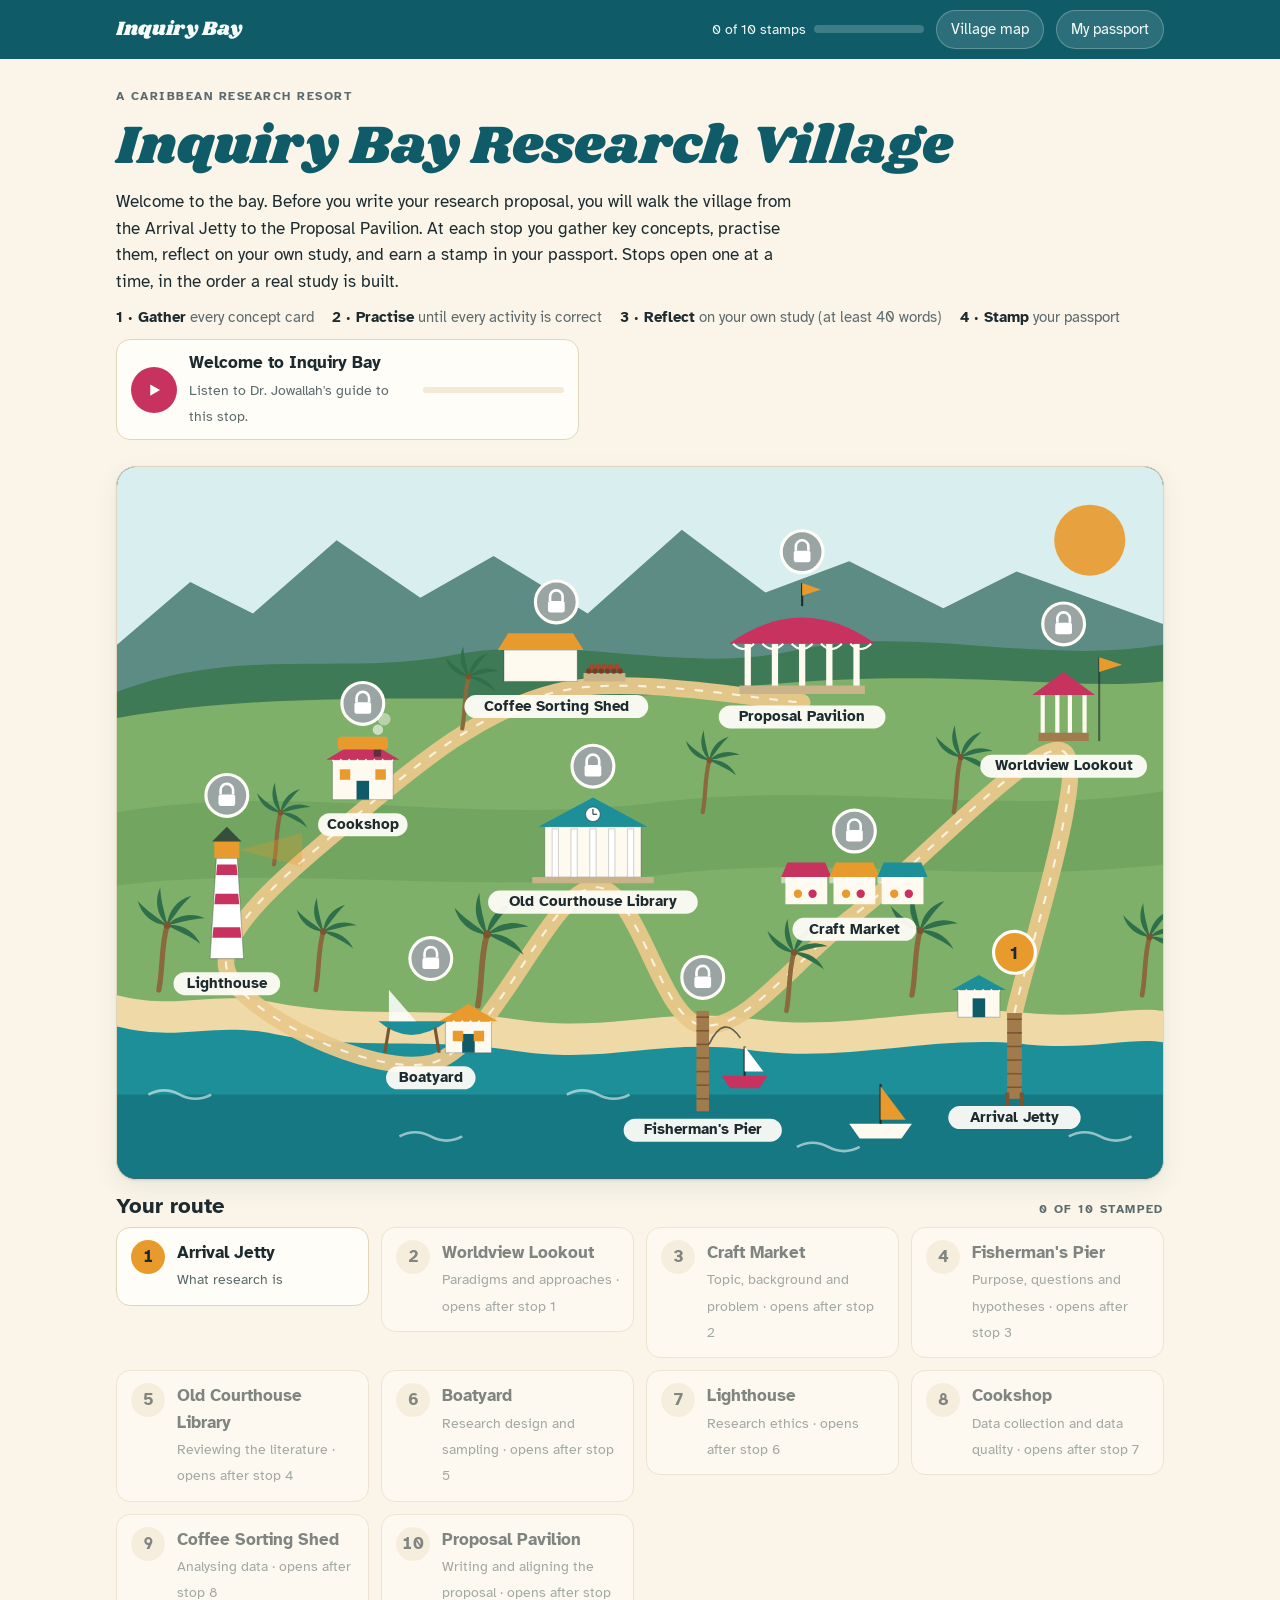
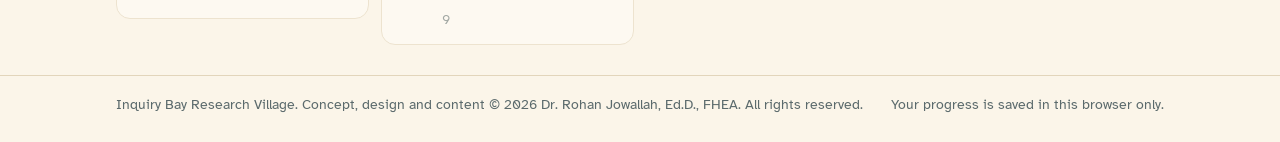
==== index.html @ 1a716d8a "Add files via upload" ====
<!doctype html><html lang="en"><head><meta charset="utf-8"><meta name="viewport" content="width=device-width, initial-scale=1, viewport-fit=cover">
<title>Inquiry Bay Research Village</title>
<meta name="author" content="Dr. Rohan Jowallah, Ed.D., FHEA">
<link rel="preconnect" href="https://fonts.googleapis.com">
<link rel="preconnect" href="https://fonts.gstatic.com" crossorigin>
<link rel="stylesheet" href="https://fonts.googleapis.com/css2?family=Atkinson+Hyperlegible:ital,wght@0,400;0,700;1,400&family=Shrikhand&display=swap">
<style>
:root{
--bg:#fbf5e9; --surface:#fffdf8; --surface-2:#f3e9d4; --fg:#1d2b2f; --muted:#5b6a6c; --line:#e2d5bb;
--sea:#1c8f99; --sea-deep:#0f5c68; --sand:#efd9a7; --grass:#7fb069; --grass-2:#5b9152; --hill:#3f7a57; --mount:#5d8c84; --sky:#d9efef;
--hibiscus:#c8325f; --mango:#e99a2c; --palm:#2f6f4a; --ok:#2f7d4f; --ok-bg:#e3f2e7; --no:#b33b2e; --no-bg:#fbe5e1; --lock:#9aa4a3;
--title:#0f5c68; --btn:#0f5c68; --road:#e9c98c; --roof1:#c8325f; --roof2:#1c8f99; --roof3:#e99a2c; --wall:#fffaf0; --ink:#1d2b2f;
--f-display:"Shrikhand", "Georgia", serif; --f-body:"Atkinson Hyperlegible", system-ui, -apple-system, "Segoe UI", sans-serif;
--r:14px; --shadow:0 1px 2px rgba(15,60,70,.08), 0 8px 24px rgba(15,60,70,.08);
}
@media (prefers-color-scheme: dark){ :root:not([data-theme="light"]){
--bg:#0e1d22; --surface:#15282e; --surface-2:#1c343b; --fg:#eef3ef; --muted:#a3b5b3; --line:#2a454c;
--sea:#14596a; --sea-deep:#0b3441; --sand:#8a7550; --grass:#3d6a47; --grass-2:#2f5a3c; --hill:#264c37; --mount:#2c4c4f; --sky:#13303d;
--hibiscus:#ec6b92; --mango:#f2b45a; --palm:#5fae7d; --ok:#6fcf91; --ok-bg:#183a28; --no:#f08a7c; --no-bg:#43211d; --lock:#5e6e6f;
--title:#eef3ef; --btn:#1f7f8c; --road:#a68a5a; --roof1:#b8456a; --roof2:#2a8b96; --roof3:#c98a33; --wall:#e9e2d0; --ink:#0e1d22;
--shadow:0 1px 2px rgba(0,0,0,.3), 0 8px 24px rgba(0,0,0,.3); color-scheme:dark }}
:root[data-theme="dark"]{
--bg:#0e1d22; --surface:#15282e; --surface-2:#1c343b; --fg:#eef3ef; --muted:#a3b5b3; --line:#2a454c;
--sea:#14596a; --sea-deep:#0b3441; --sand:#8a7550; --grass:#3d6a47; --grass-2:#2f5a3c; --hill:#264c37; --mount:#2c4c4f; --sky:#13303d;
--hibiscus:#ec6b92; --mango:#f2b45a; --palm:#5fae7d; --ok:#6fcf91; --ok-bg:#183a28; --no:#f08a7c; --no-bg:#43211d; --lock:#5e6e6f;
--title:#eef3ef; --btn:#1f7f8c; --road:#a68a5a; --roof1:#b8456a; --roof2:#2a8b96; --roof3:#c98a33; --wall:#e9e2d0; --ink:#0e1d22;
--shadow:0 1px 2px rgba(0,0,0,.3), 0 8px 24px rgba(0,0,0,.3); color-scheme:dark }
*{box-sizing:border-box}
body{background:var(--bg); color:var(--fg); font-family:var(--f-body); font-size:17px; line-height:1.55; margin:0}
body::before{content:""; position:fixed; inset:0 0 auto; height:env(safe-area-inset-top,0px); z-index:30; background:var(--sea-deep)}
.wrap{max-width:1080px; margin:0 auto; padding-left:max(16px, env(safe-area-inset-left,0px)); padding-right:max(16px, env(safe-area-inset-right,0px))}
h1,h2,h3{text-wrap:balance; line-height:1.15; margin:0}
.display{font-family:var(--f-display); font-weight:400; letter-spacing:.01em}
p{margin:0}
a{color:var(--title)}
button{font:inherit; color:inherit; cursor:pointer}
:focus-visible{outline:3px solid var(--mango); outline-offset:2px; border-radius:6px}
.eyebrow{font-size:.78rem; font-weight:700; letter-spacing:.12em; text-transform:uppercase; color:var(--muted)}
.bar{position:sticky; top:env(safe-area-inset-top,0px); z-index:20; background:var(--sea-deep); color:#f4fbf8}
.bar .wrap{display:flex; align-items:center; gap:12px; padding-block:10px; flex-wrap:wrap}
.brand{font-family:var(--f-display); font-size:1.25rem; flex:1; min-width:0; white-space:nowrap; overflow:hidden; text-overflow:ellipsis}
.bar button{background:rgba(255,255,255,.12); border:1px solid rgba(255,255,255,.25); color:#f4fbf8; padding:7px 14px; border-radius:999px; font-size:.92rem}
.bar button:hover{background:rgba(255,255,255,.22)}
.meter{display:flex; align-items:center; gap:8px; font-size:.9rem}
.meter .track{width:110px; height:8px; background:rgba(255,255,255,.2); border-radius:9px; overflow:hidden}
.meter .fill{height:100%; background:var(--mango); width:0; transition:width .5s}
.hero{padding-block:28px 12px; display:grid; gap:10px}
.hero h1{font-family:var(--f-display); font-weight:400; font-size:clamp(2rem,5.2vw,3.4rem); color:var(--title)}
.hero .lede{max-width:62ch; font-size:1.08rem}
.howto{display:flex; flex-wrap:wrap; gap:8px 18px; color:var(--muted); font-size:.95rem}
.howto span b{color:var(--fg)}
.welcome-audio{display:flex; gap:12px; align-items:center; flex-wrap:wrap}
.mapbox{margin-block:14px; border-radius:20px; overflow:hidden; box-shadow:var(--shadow); border:1px solid var(--line); background:var(--sky)}
.mapbox svg{display:block; width:100%; height:auto}
.st-marker{cursor:pointer}
.st-marker.locked{cursor:not-allowed}
.st-marker .badge{transition:transform .2s}
.st-marker:not(.locked):hover .badge, .st-marker:focus-visible .badge{transform:scale(1.12)}
.st-marker:focus{outline:none}
.st-marker:focus-visible .ring{stroke:var(--mango); stroke-width:5}
.pulse{animation:pulse 1.8s ease-out infinite; transform-origin:center; transform-box:fill-box}
@keyframes pulse{0%{opacity:.8; transform:scale(1)}100%{opacity:0; transform:scale(1.9)}}
.wave{animation:drift 7s ease-in-out infinite alternate}
@keyframes drift{from{transform:translateX(-10px)}to{transform:translateX(10px)}}
.boat{animation:bob 4s ease-in-out infinite alternate}
@keyframes bob{from{transform:translateY(-2px) rotate(-1deg)}to{transform:translateY(3px) rotate(1deg)}}
@media (prefers-reduced-motion: reduce){ .pulse,.wave,.boat{animation:none} *{transition:none!important} }
.route{display:grid; grid-template-columns:repeat(auto-fill,minmax(230px,1fr)); gap:12px; margin-block:8px 28px; padding:0; list-style:none}
.route button{width:100%; text-align:left; display:flex; gap:12px; align-items:flex-start; background:var(--surface); border:1px solid var(--line); border-radius:var(--r); padding:12px 14px}
.route button:hover:not([disabled]){border-color:var(--sea)}
.route button[disabled]{opacity:.55; cursor:not-allowed}
.route .n{flex:none; width:34px; height:34px; border-radius:50%; display:grid; place-items:center; font-weight:700; background:var(--surface-2); font-variant-numeric:tabular-nums}
.route .done .n{background:var(--hibiscus); color:#fff}
.route .current .n{background:var(--mango); color:var(--ink)}
.route .t{min-width:0}
.route .t b{display:block}
.route .t small{color:var(--muted); font-size:.85rem}
.section-h{display:flex; align-items:baseline; justify-content:space-between; gap:12px; flex-wrap:wrap; margin-top:10px}
.section-h h2{font-size:1.35rem}
footer{border-top:1px solid var(--line); margin-top:30px}
footer .wrap{padding-block:18px 26px; color:var(--muted); font-size:.88rem; display:flex; gap:8px 20px; flex-wrap:wrap; justify-content:space-between}
.st-hero{padding-block:22px 6px; display:grid; gap:10px}
.st-hero h1{font-family:var(--f-display); font-weight:400; font-size:clamp(1.9rem,4.6vw,3rem)}
.st-hero .big{font-size:1.12rem; max-width:64ch}
.feeds{display:inline-flex; gap:8px; align-items:center; background:var(--surface-2); border-radius:999px; padding:5px 14px; font-size:.9rem; width:fit-content; max-width:100%}
.checks{display:flex; flex-wrap:wrap; gap:8px; margin-top:4px}
.chip{display:inline-flex; align-items:center; gap:6px; border:1px solid var(--line); border-radius:999px; padding:4px 12px; font-size:.86rem; background:var(--surface)}
.chip.on{background:var(--ok-bg); border-color:var(--ok); color:var(--ok)}
.chip i{font-style:normal; font-weight:700}
.player{display:flex; align-items:center; gap:12px; background:var(--surface); border:1px solid var(--line); border-radius:var(--r); padding:10px 14px; flex-wrap:wrap}
.play{width:46px; height:46px; border-radius:50%; border:none; background:var(--hibiscus); color:#fff; display:grid; place-items:center; flex:none}
.play svg{width:18px; height:18px; fill:currentColor}
.player .lbl{min-width:0; flex:1 1 220px}
.player .lbl b{display:block}
.player .lbl small{color:var(--muted)}
.ptrack{flex:1 1 140px; height:6px; background:var(--surface-2); border-radius:6px; overflow:hidden; min-width:100px}
.ptrack div{height:100%; width:0; background:var(--hibiscus)}
.block{margin-block:26px; display:grid; gap:14px}
.block > header{display:flex; align-items:baseline; gap:12px; flex-wrap:wrap}
.step{font-family:var(--f-display); color:var(--hibiscus); font-size:1.5rem; line-height:1}
.block h2{font-size:1.4rem}
.block .sub{color:var(--muted); font-size:.95rem; flex-basis:100%}
.cards{display:grid; grid-template-columns:repeat(auto-fill,minmax(250px,1fr)); gap:12px}
.card{background:var(--surface); border:1px solid var(--line); border-radius:var(--r); text-align:left; padding:14px 16px; display:grid; gap:8px; align-content:start; min-width:0}
.card .term{font-weight:700; font-size:1.05rem; display:flex; justify-content:space-between; gap:10px; align-items:center}
.card .term span.tag{font-size:.75rem; font-weight:700; color:var(--muted); letter-spacing:.08em; text-transform:uppercase; white-space:nowrap}
.card.open{border-color:var(--sea)}
.card.open .term span.tag{color:var(--ok)}
.card .def{font-size:.97rem}
.card .ex{font-size:.92rem; color:var(--muted); border-left:3px solid var(--mango); padding-left:10px}
.lens{display:grid; grid-template-columns:1fr 1fr; gap:12px}
@media (max-width:720px){ .lens{grid-template-columns:1fr} }
.lens > div{background:var(--surface-2); border-radius:var(--r); padding:16px; display:grid; gap:8px; align-content:start; min-width:0}
.lens h3{font-size:1.05rem}
.lens ul{margin:0; padding-left:18px; display:grid; gap:6px}
.lens li small{display:block; color:var(--muted)}
.act{background:var(--surface); border:1px solid var(--line); border-radius:var(--r); padding:16px; display:grid; gap:12px; min-width:0}
.act.passed{border-color:var(--ok)}
.act .ap{font-weight:700}
.act .status{font-size:.9rem; color:var(--muted)}
.act.passed .status{color:var(--ok); font-weight:700}
.tray{display:flex; flex-wrap:wrap; gap:8px; min-height:10px}
.item{background:var(--surface-2); border:1.5px solid var(--line); border-radius:10px; padding:9px 12px; text-align:left; font-size:.95rem; max-width:100%}
.item.sel{border-color:var(--mango); box-shadow:0 0 0 3px color-mix(in srgb, var(--mango) 35%, transparent)}
.buckets{display:grid; grid-template-columns:repeat(auto-fit,minmax(180px,1fr)); gap:10px}
.bucket{border:2px dashed var(--line); border-radius:12px; padding:10px; display:grid; gap:8px; align-content:start; background:transparent; text-align:left; min-height:90px; min-width:0}
.bucket.ready{border-color:var(--mango); background:color-mix(in srgb, var(--mango) 8%, transparent)}
.bucket > b{font-size:.95rem}
.placed{background:var(--ok-bg); border:1px solid var(--ok); border-radius:9px; padding:8px 10px; font-size:.9rem}
.placed small{display:block; color:var(--muted); margin-top:3px}
.shake{animation:shake .35s}
@keyframes shake{0%,100%{transform:translateX(0)}25%{transform:translateX(-6px)}75%{transform:translateX(6px)}}
.msg{font-size:.92rem; padding:8px 12px; border-radius:9px}
.msg.no{background:var(--no-bg); color:var(--no)}
.msg.ok{background:var(--ok-bg); color:var(--ok)}
.seq{margin:0; padding-left:0; list-style:none; display:grid; gap:6px; counter-reset:s}
.seq li{counter-increment:s; background:var(--ok-bg); border:1px solid var(--ok); border-radius:9px; padding:8px 12px; display:flex; gap:10px}
.seq li::before{content:counter(s); font-weight:700; color:var(--ok); font-variant-numeric:tabular-nums}
.q{display:grid; gap:8px; padding-top:6px}
.q + .q{border-top:1px solid var(--line); padding-top:14px}
.opts{display:grid; gap:8px}
.opt{background:var(--surface-2); border:1.5px solid var(--line); border-radius:10px; padding:10px 12px; text-align:left}
.opt:hover:not([disabled]){border-color:var(--sea)}
.opt.right{background:var(--ok-bg); border-color:var(--ok)}
.opt.wrong{background:var(--no-bg); border-color:var(--no); text-decoration:line-through; opacity:.8}
.calc{display:flex; flex-wrap:wrap; gap:12px}
.calc label{display:grid; gap:4px; font-size:.9rem; font-weight:700}
.calc input{width:110px; padding:9px 10px; border-radius:9px; border:1.5px solid var(--line); background:var(--surface-2); color:var(--fg); font:inherit; font-variant-numeric:tabular-nums}
.calc input.right{border-color:var(--ok); background:var(--ok-bg)}
.calc input.wrong{border-color:var(--no); background:var(--no-bg)}
.btn{background:var(--btn); color:#f4fbf8; border:none; border-radius:999px; padding:10px 20px; font-weight:700; width:fit-content}
.btn.ghost{background:transparent; color:var(--fg); border:1.5px solid var(--line)}
.btn[disabled]{opacity:.45; cursor:not-allowed}
.btn.big{font-size:1.05rem; padding:13px 26px; background:var(--hibiscus); color:#fff}
textarea, .field input{width:100%; border:1.5px solid var(--line); border-radius:12px; background:var(--surface); color:var(--fg); font:inherit; padding:12px 14px; resize:vertical}
textarea{min-height:150px}
.wc{font-size:.88rem; color:var(--muted); font-variant-numeric:tabular-nums}
.wc.ok{color:var(--ok); font-weight:700}
.gate{background:var(--surface-2); border-radius:18px; padding:20px; display:grid; gap:12px; justify-items:start; margin-block:30px 10px}
.gate h2{font-size:1.3rem}
.gate ul{margin:0; padding-left:20px}
.res a{font-weight:700}
.bp{display:grid; gap:16px}
.bp fieldset{border:1px solid var(--line); border-radius:var(--r); padding:14px 16px 16px; margin:0; display:grid; gap:12px; background:var(--surface); min-width:0}
.bp legend{font-weight:700; padding:0 6px; color:var(--hibiscus)}
.field{display:grid; gap:6px}
.field label{font-weight:700}
.field .hint{font-size:.88rem; color:var(--muted)}
.field textarea{min-height:84px}
.notes{font-size:.86rem; background:var(--surface-2); border-radius:9px; padding:8px 10px; color:var(--muted)}
.notes b{color:var(--fg)}
.align-list{display:grid; gap:8px}
.align-list label{display:flex; gap:10px; align-items:flex-start}
.align-list input{width:20px; height:20px; margin-top:3px; accent-color:var(--ok); flex:none}
.stamps{display:grid; grid-template-columns:repeat(auto-fill,minmax(150px,1fr)); gap:12px}
.stamp{aspect-ratio:1/1; max-width:100%; border:2px dashed var(--line); border-radius:50%; display:grid; place-items:center; text-align:center; padding:14px; font-size:.82rem; color:var(--muted)}
.stamp.got{border:3px double var(--hibiscus); color:var(--hibiscus); transform:rotate(-6deg); background:color-mix(in srgb, var(--hibiscus) 6%, transparent)}
.stamp b{display:block; font-family:var(--f-display); font-weight:400; font-size:1rem}
.gloss{display:grid; gap:8px}
.gloss input{width:100%; padding:10px 14px; border-radius:999px; border:1.5px solid var(--line); background:var(--surface); color:var(--fg); font:inherit}
.gloss dl{margin:0; display:grid; gap:10px}
.gloss dt{font-weight:700}
.gloss dd{margin:0; color:var(--muted); font-size:.95rem}
.gloss dd small{color:var(--hibiscus); font-weight:700}
.refl{display:grid; gap:10px}
.refl article{background:var(--surface); border:1px solid var(--line); border-radius:var(--r); padding:12px 14px}
.refl article p{white-space:pre-wrap; font-size:.95rem}
.copybox{width:100%; min-height:180px; font-size:.85rem}
.cert{border:3px double var(--sea); border-radius:20px; padding:28px 22px; text-align:center; display:grid; gap:10px; background:var(--surface); justify-items:center}
.cert h2{font-family:var(--f-display); font-weight:400; font-size:clamp(1.6rem,4vw,2.4rem); color:var(--hibiscus)}
.cert .who{font-size:1.6rem; font-weight:700; border-bottom:2px solid var(--line); padding-bottom:4px; min-width:min(320px,100%)}
.cert code{font-size:1.05rem; background:var(--surface-2); padding:4px 10px; border-radius:8px; font-variant-numeric:tabular-nums}
.overlay{position:fixed; inset:0; background:rgba(10,30,36,.55); display:grid; place-items:center; z-index:50; padding:20px}
.overlay .panel{background:var(--surface); border-radius:22px; padding:28px 24px; max-width:420px; width:100%; text-align:center; display:grid; gap:12px; justify-items:center; box-shadow:var(--shadow)}
.bigstamp{width:150px; height:150px; border-radius:50%; border:5px double var(--hibiscus); color:var(--hibiscus); display:grid; place-items:center; font-family:var(--f-display); font-size:1.05rem; padding:16px; transform:rotate(-8deg); animation:thump .5s ease-out}
@keyframes thump{0%{transform:scale(2.2) rotate(-8deg); opacity:0}70%{transform:scale(.92) rotate(-8deg); opacity:1}100%{transform:scale(1) rotate(-8deg)}}
.row{display:flex; gap:10px; flex-wrap:wrap; justify-content:center}
.preview-flag{background:var(--mango); color:var(--ink); text-align:center; font-weight:700; font-size:.85rem; padding:4px}
</style>
<link rel="stylesheet" href="map.css">
</head><body>
<div id="previewFlag" class="preview-flag" hidden>Facilitator preview: every station is unlocked. Progress here is for testing only.</div>
<header class="bar">
<div class="wrap">
<div class="brand">Inquiry Bay</div>
<div class="meter" aria-label="Village progress"><span id="meterTxt">0 of 10 stamps</span><div class="track"><div class="fill" id="meterFill"></div></div></div>
<button type="button" id="navMap">Village map</button>
<button type="button" id="navPass">My passport</button>
</div>
</header>
<main id="app"></main>
<footer>
<div class="wrap">
<span>Inquiry Bay Research Village. Concept, design and content © 2026 Dr. Rohan Jowallah, Ed.D., FHEA. All rights reserved.</span>
<span>Your progress is saved in this browser only.</span>
</div>
</footer>
<audio id="aud" preload="none"></audio>
<script src="data.js"></script>
<script src="map.js"></script>
<script src="app.js"></script>
</body></html>
---- map.css ----
/* Inquiry Bay map layer. (c) 2026 Dr. Rohan Jowallah. */
.mapbox{background:#0b2730}
.ib-map{position:relative}
.ib-stage{position:relative; aspect-ratio:1583/994; overflow:hidden; max-width:100%}
.ib-img{display:block; width:100%; height:100%; object-fit:cover; transition:filter .8s ease}
.ib-fallback{display:none}
.ib-fail .ib-stage{display:none}
.ib-fail .ib-fallback{display:block}

/* day / night */
.ib-day .ib-img{filter:brightness(1.1) saturate(1.08) contrast(1.02)}
.ib-night .ib-img{filter:brightness(.7) saturate(1.05) contrast(1.08) hue-rotate(-8deg)}
.ib-tint{position:absolute; inset:0; pointer-events:none; transition:opacity .8s ease; background:linear-gradient(180deg, rgba(12,30,70,.55), rgba(5,20,40,.35)); mix-blend-mode:multiply; opacity:0}
.ib-night .ib-tint{opacity:.8}
.ib-night .ib-water{opacity:.16}
.ib-day .ib-tint{opacity:0}

/* water */
.ib-water{position:absolute; inset:0; pointer-events:none; clip-path:polygon(14.5% 74%, 44% 74%, 52.4% 76.5%, 63% 75%, 82% 78.5%, 100% 76.5%, 100% 100%, 9.5% 100%, 9.5% 88.5%, 14.5% 80.5%); mix-blend-mode:screen; opacity:.32}
.ib-water i{position:absolute; inset:-10% -20%; background:repeating-linear-gradient(176deg, rgba(255,255,255,0) 0 14px, rgba(190,245,255,.55) 15px 16px, rgba(255,255,255,0) 17px 30px); animation:ib-flow 9s linear infinite}
.ib-water i + i{opacity:.6; background:repeating-linear-gradient(184deg, rgba(255,255,255,0) 0 22px, rgba(200,250,255,.5) 23px 24px, rgba(255,255,255,0) 25px 44px); animation-duration:13s; animation-direction:reverse}
@keyframes ib-flow{from{transform:translate3d(-4%,0,0)}to{transform:translate3d(4%,2%,0)}}
.ib-sparkles span{position:absolute; width:4px; height:4px; border-radius:50%; background:#fff; box-shadow:0 0 6px 2px rgba(255,255,255,.8); opacity:0; animation:ib-spark 4s ease-in-out infinite; pointer-events:none}
@keyframes ib-spark{0%,100%{opacity:0; transform:scale(.4)}50%{opacity:.9; transform:scale(1)}}
.ib-night .ib-sparkles span{background:#ffe9b0; box-shadow:0 0 6px 2px rgba(255,214,140,.7)}

/* boats */
.ib-boat{position:absolute; background-repeat:no-repeat; pointer-events:none; -webkit-mask-image:radial-gradient(ellipse at center, #000 62%, transparent 78%); mask-image:radial-gradient(ellipse at center, #000 62%, transparent 78%); transition:filter .8s ease}
.ib-day .ib-boat{filter:brightness(1.1) saturate(1.08) contrast(1.02)}
.ib-night .ib-boat{filter:brightness(.7) saturate(1.05) contrast(1.08) hue-rotate(-8deg)}
.ib-bob{animation:ib-bob 4.5s ease-in-out infinite}
.ib-bob2{animation:ib-bob 3.6s ease-in-out infinite reverse}
@keyframes ib-bob{0%,100%{transform:translate(0,0) rotate(0)}25%{transform:translate(2px,-2px) rotate(.6deg)}75%{transform:translate(-2px,2px) rotate(-.6deg)}}
.ib-far{position:absolute; width:1.6%; top:18.5%; left:88%; animation:ib-sail 60s linear infinite; pointer-events:none; opacity:.85}
@keyframes ib-sail{from{left:87%}to{left:99%}}

/* lights */
.ib-lights{position:absolute; inset:0; pointer-events:none}
.ib-light{position:absolute; aspect-ratio:1; transform:translate(-50%,-50%); border-radius:50%; background:radial-gradient(circle, rgba(255,232,160,1) 0, rgba(255,196,96,.65) 32%, rgba(255,170,60,0) 70%); mix-blend-mode:screen; animation:ib-glow 3.2s ease-in-out infinite; transition:opacity .8s ease}
.ib-day .ib-light{opacity:.25}
.ib-night .ib-light{opacity:1}
@keyframes ib-glow{0%,100%{filter:brightness(.85)}50%{filter:brightness(1.35)}}

/* hotspots */
.ib-spot{position:absolute; border-radius:14px; cursor:pointer; outline:none; transition:background .2s, box-shadow .2s}
.ib-spot:hover, .ib-spot:focus-visible{background:rgba(255,255,255,.12); box-shadow:0 0 0 3px rgba(233,154,44,.9) inset}
.ib-spot.locked{cursor:not-allowed}
.ib-spot.locked:hover{background:rgba(20,20,20,.18); box-shadow:0 0 0 2px rgba(255,255,255,.5) inset}
.ib-tip{position:absolute; left:50%; bottom:calc(100% + 6px); transform:translateX(-50%); background:rgba(14,29,34,.92); color:#fff; padding:6px 10px; border-radius:10px; font-size:.82rem; line-height:1.3; white-space:nowrap; opacity:0; pointer-events:none; transition:opacity .15s; z-index:5}
.ib-tip b{display:block}
.ib-spot:hover .ib-tip, .ib-spot:focus-visible .ib-tip{opacity:1}
.ib-spot[data-id="s9"] .ib-tip, .ib-spot[data-id="s10"] .ib-tip, .ib-spot[data-id="s2"] .ib-tip{bottom:auto; top:calc(100% + 6px)}
.ib-badge{position:absolute; width:3.1%; aspect-ratio:1; transform:translate(-50%,-50%); border-radius:50%; display:grid; place-items:center; pointer-events:none; border:2px solid #fff; box-shadow:0 2px 6px rgba(0,0,0,.35)}
.ib-badge svg{width:62%; height:62%}
.ib-badge.lk{background:rgba(70,80,82,.92)}
.ib-badge.dn{background:#c8325f}
.ib-badge.cur{background:transparent; border-color:#ffd27a; animation:ib-pulse 1.8s ease-out infinite}
@keyframes ib-pulse{0%{box-shadow:0 0 0 0 rgba(255,210,122,.9)}100%{box-shadow:0 0 0 18px rgba(255,210,122,0)}}

/* day / night switch */
.ib-ctrl{position:absolute; right:1.2%; bottom:2%; display:flex; background:rgba(14,29,34,.78); border-radius:999px; padding:3px; gap:2px; z-index:6}
.ib-mode{border:none; background:transparent; color:#f4fbf8; font:700 .82rem/1 var(--f-body); padding:7px 12px; border-radius:999px}
.ib-mode[aria-pressed="true"]{background:#e99a2c; color:#1d2b2f}
@media (max-width:560px){ .ib-tip{display:none} .ib-mode{padding:6px 9px; font-size:.75rem} .ib-badge{width:4.2%} }
@media (prefers-reduced-motion: reduce){ .ib-water i,.ib-sparkles span,.ib-boat,.ib-far,.ib-light,.ib-badge.cur{animation:none} }
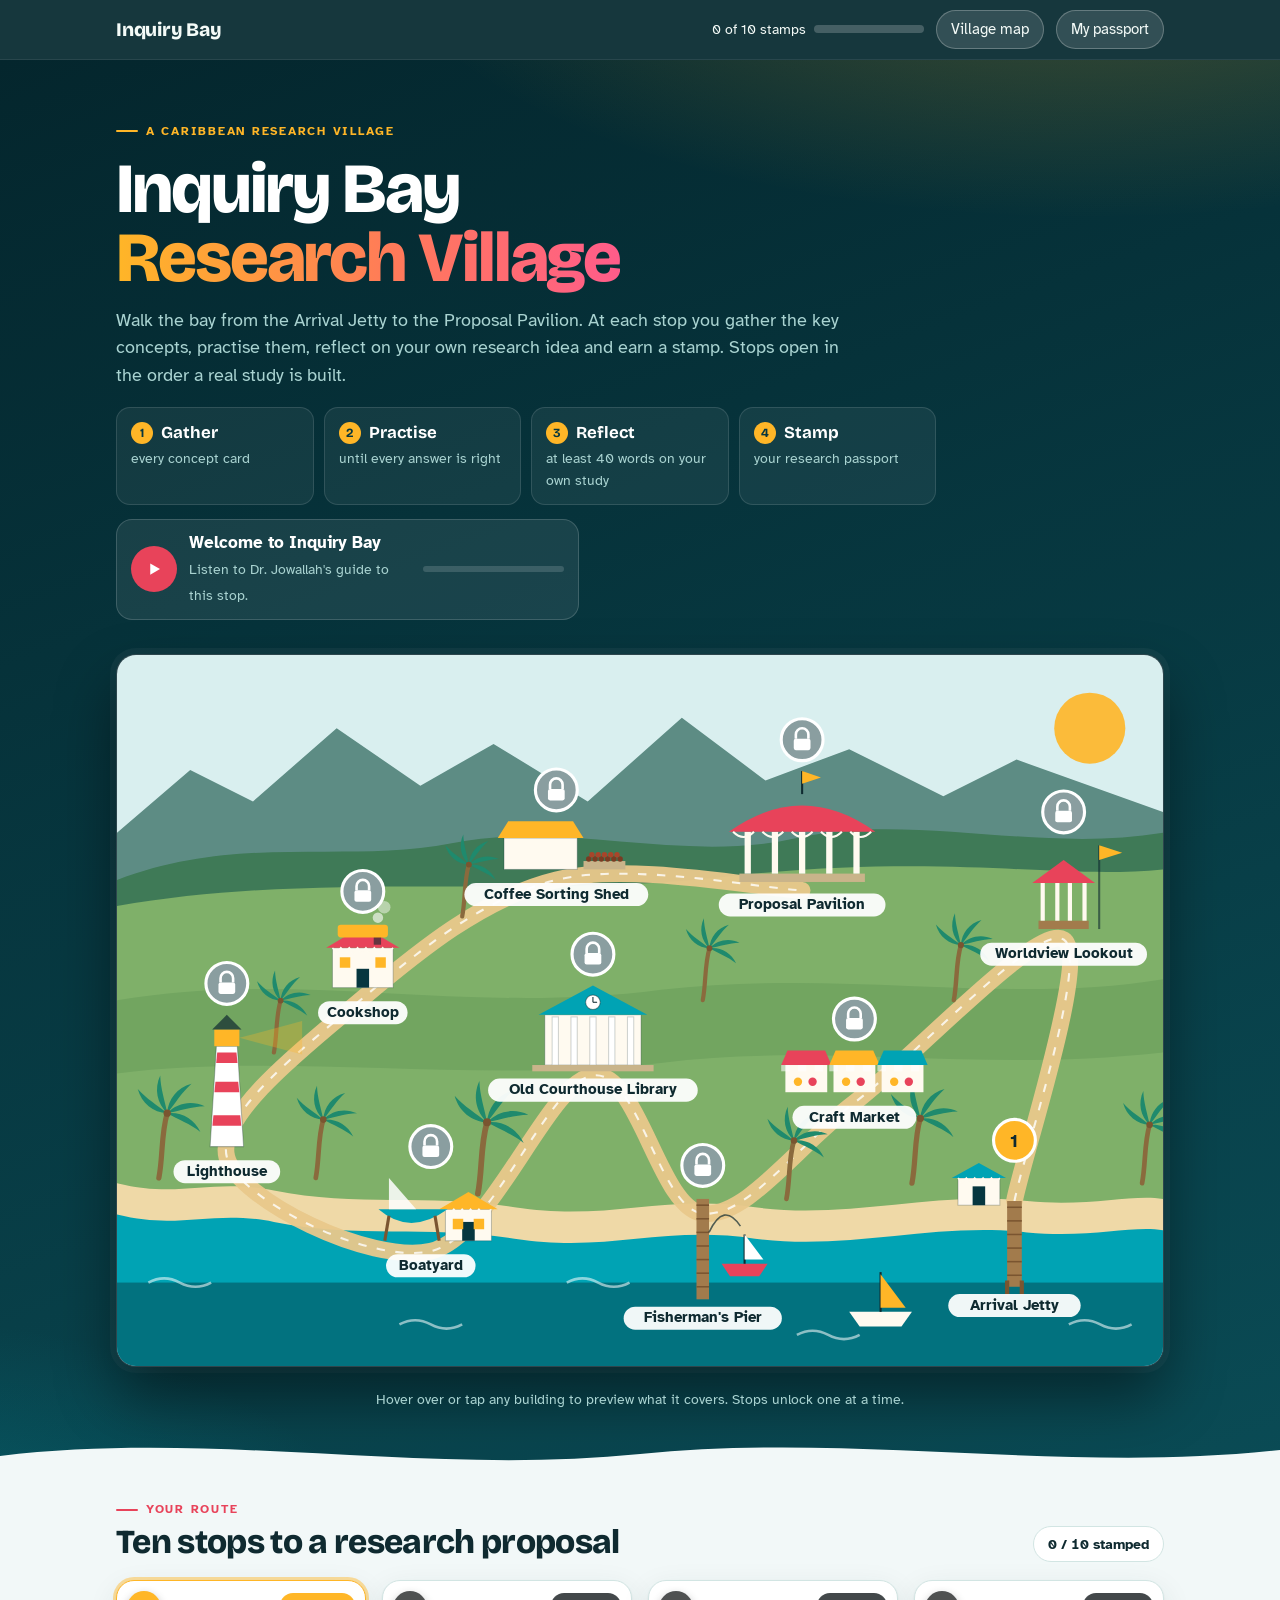
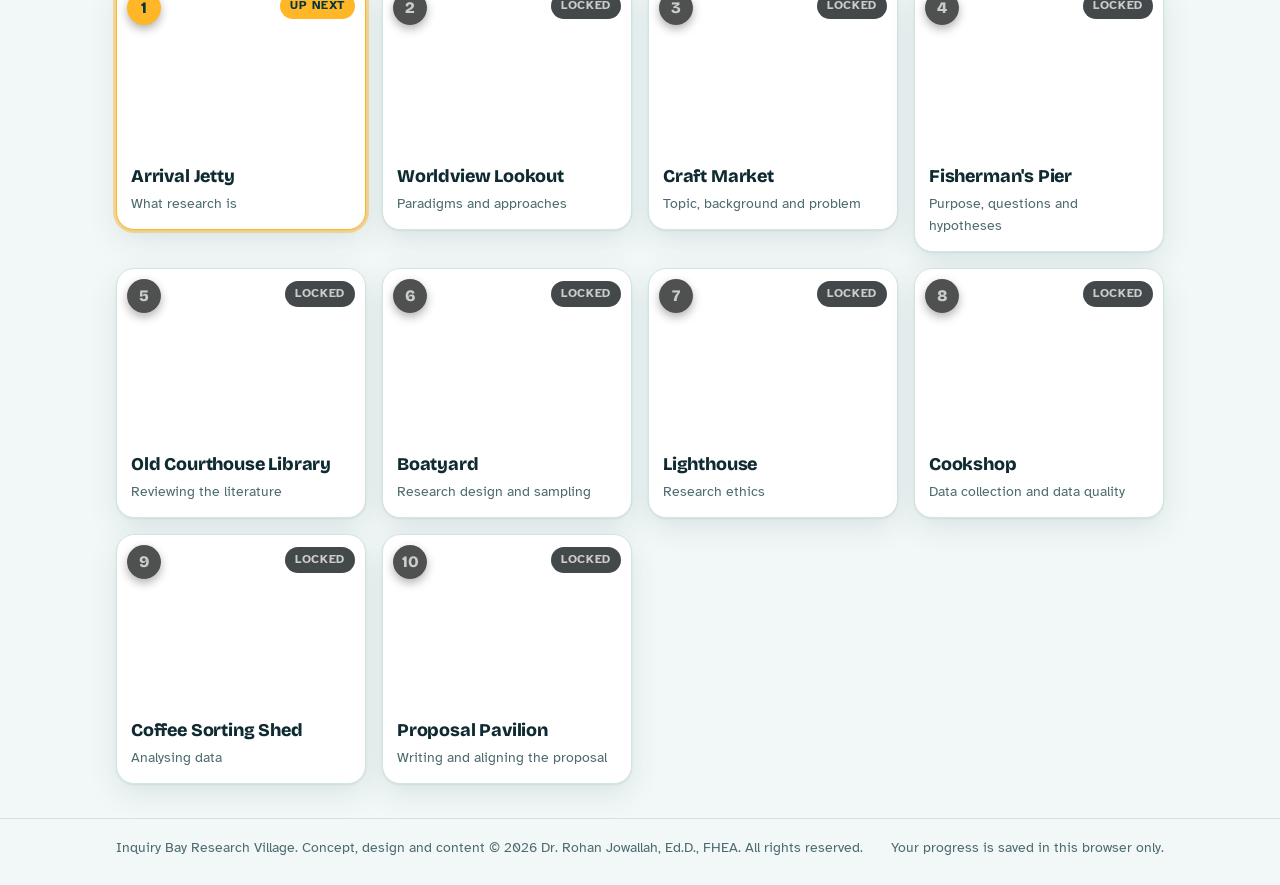
==== commit efcd298b: "Add files via upload" ====
--- a/index.html
+++ b/index.html
@@ -3,7 +3,7 @@
 <meta name="author" content="Dr. Rohan Jowallah, Ed.D., FHEA">
 <link rel="preconnect" href="https://fonts.googleapis.com">
 <link rel="preconnect" href="https://fonts.gstatic.com" crossorigin>
-<link rel="stylesheet" href="https://fonts.googleapis.com/css2?family=Atkinson+Hyperlegible:ital,wght@0,400;0,700;1,400&family=Shrikhand&display=swap">
+<link rel="stylesheet" href="https://fonts.googleapis.com/css2?family=Atkinson+Hyperlegible:ital,wght@0,400;0,700;1,400&family=Bricolage+Grotesque:opsz,wght@12..96,600;12..96,800&display=swap">
 <style>
 :root{
 --bg:#fbf5e9; --surface:#fffdf8; --surface-2:#f3e9d4; --fg:#1d2b2f; --muted:#5b6a6c; --line:#e2d5bb;
--- a/map.css
+++ b/map.css
@@ -1,4 +1,56 @@
-/* Inquiry Bay map layer. (c) 2026 Dr. Rohan Jowallah. */
+:root{
+--bg:#f2f8f8; --surface:#ffffff; --surface-2:#e5f2f1; --fg:#0f2a30; --muted:#4d6a6f; --line:#d2e5e3;
+--sea:#00a3b4; --sea-deep:#06363f; --sand:#efd9a7; --grass:#7fb069; --grass-2:#5b9152; --hill:#3f7a57; --mount:#5d8c84; --sky:#d9efef;
+--hibiscus:#e8435a; --mango:#ffb627; --palm:#1f8a6d; --ok:#1f8a5c; --ok-bg:#e1f4ea; --no:#c2392b; --no-bg:#fde6e3; --lock:#8a9ea0;
+--title:#06363f; --btn:#06363f; --road:#e9c98c; --roof1:#e8435a; --roof2:#00a3b4; --roof3:#ffb627; --wall:#fffaf0; --ink:#0f2a30;
+--band1:#04262d; --band2:#0a4b55; --on-band:#eefaf8; --on-band-muted:#a9d3d1;
+--f-display:"Bricolage Grotesque", "Avenir Next", "Segoe UI", system-ui, sans-serif; --f-body:"Atkinson Hyperlegible", system-ui, -apple-system, "Segoe UI", sans-serif;
+--r:16px; --shadow:0 1px 2px rgba(6,54,63,.08), 0 10px 30px rgba(6,54,63,.10);
+}
+@media (prefers-color-scheme: dark){ :root:not([data-theme="light"]){
+--bg:#061a1f; --surface:#0c2930; --surface-2:#12363e; --fg:#e8f5f3; --muted:#9dbcbc; --line:#1c444c;
+--sea:#22c3cf; --sea-deep:#04222a; --sand:#8a7550; --grass:#3d6a47; --grass-2:#2f5a3c; --hill:#264c37; --mount:#2c4c4f; --sky:#13303d;
+--hibiscus:#ff6b7f; --mango:#ffc24b; --palm:#3fbf98; --ok:#6fd8a0; --ok-bg:#163a2b; --no:#ff8a7a; --no-bg:#43201c; --lock:#5f7476;
+--title:#e8f5f3; --btn:#14808c; --road:#a68a5a; --roof1:#c94a65; --roof2:#2a9aa6; --roof3:#d39a35; --wall:#e9e2d0; --ink:#061a1f;
+--band1:#021216; --band2:#073740; --on-band:#eefaf8; --on-band-muted:#9cc7c5;
+--shadow:0 1px 2px rgba(0,0,0,.3), 0 10px 30px rgba(0,0,0,.35); color-scheme:dark }}
+:root[data-theme="dark"]{
+--bg:#061a1f; --surface:#0c2930; --surface-2:#12363e; --fg:#e8f5f3; --muted:#9dbcbc; --line:#1c444c;
+--sea:#22c3cf; --sea-deep:#04222a; --sand:#8a7550; --grass:#3d6a47; --grass-2:#2f5a3c; --hill:#264c37; --mount:#2c4c4f; --sky:#13303d;
+--hibiscus:#ff6b7f; --mango:#ffc24b; --palm:#3fbf98; --ok:#6fd8a0; --ok-bg:#163a2b; --no:#ff8a7a; --no-bg:#43201c; --lock:#5f7476;
+--title:#e8f5f3; --btn:#14808c; --road:#a68a5a; --roof1:#c94a65; --roof2:#2a9aa6; --roof3:#d39a35; --wall:#e9e2d0; --ink:#061a1f;
+--band1:#021216; --band2:#073740; --on-band:#eefaf8; --on-band-muted:#9cc7c5;
+--shadow:0 1px 2px rgba(0,0,0,.3), 0 10px 30px rgba(0,0,0,.35); color-scheme:dark }
+body::before{content:""; position:fixed; inset:0 0 auto; height:env(safe-area-inset-top,0px); z-index:30; background:var(--band1)}
+.bar{position:sticky; top:env(safe-area-inset-top,0px); z-index:20; background:color-mix(in srgb, var(--band1) 92%, transparent); backdrop-filter:blur(10px); color:#f4fbf8; border-bottom:1px solid rgba(255,255,255,.08)}
+.brand{font-family:var(--f-display); font-weight:800; letter-spacing:-.01em; font-size:1.2rem; flex:1; min-width:0; white-space:nowrap; overflow:hidden; text-overflow:ellipsis}
+.st-hero h1{font-family:var(--f-display); font-weight:800; letter-spacing:-.02em; font-size:clamp(1.9rem,4.6vw,3rem)}
+.step{font-family:var(--f-display); font-weight:800; color:#fff; background:var(--hibiscus); width:34px; height:34px; border-radius:50%; display:inline-grid; place-items:center; font-size:1.05rem; line-height:1}
+.cert h2{font-family:var(--f-display); font-weight:800; font-size:clamp(1.6rem,4vw,2.4rem); color:var(--hibiscus)}
+.stamp b{display:block; font-family:var(--f-display); font-weight:800; font-size:1rem}
+.band{position:relative; color:var(--on-band); background:radial-gradient(1200px 500px at 85% -10%, rgba(255,182,39,.28), transparent 60%), radial-gradient(900px 500px at -10% 110%, rgba(0,163,180,.35), transparent 60%), linear-gradient(160deg, var(--band1), var(--band2)); padding-bottom:56px; overflow:hidden}
+.band::after{content:""; position:absolute; left:0; right:0; bottom:-1px; height:46px; background:var(--bg); -webkit-mask:url("data:image/svg+xml,%3Csvg xmlns='http://www.w3.org/2000/svg' viewBox='0 0 1440 46' preserveAspectRatio='none'%3E%3Cpath d='M0 26 C240 0 480 46 720 24 C960 2 1200 44 1440 20 L1440 46 L0 46Z'/%3E%3C/svg%3E") center/100% 100% no-repeat; mask:url("data:image/svg+xml,%3Csvg xmlns='http://www.w3.org/2000/svg' viewBox='0 0 1440 46' preserveAspectRatio='none'%3E%3Cpath d='M0 26 C240 0 480 46 720 24 C960 2 1200 44 1440 20 L1440 46 L0 46Z'/%3E%3C/svg%3E") center/100% 100% no-repeat}
+.band-in{padding-block:34px 8px; display:grid; gap:22px}
+.hero{display:grid; gap:14px; max-width:820px}
+.kicker{display:inline-flex; align-items:center; gap:8px; font-size:.78rem; font-weight:700; letter-spacing:.14em; text-transform:uppercase; color:var(--mango)}
+.kicker::before{content:""; width:22px; height:2px; background:currentColor; border-radius:2px}
+.kicker.dark{color:var(--hibiscus)}
+.hero h1{font-family:var(--f-display); font-weight:800; letter-spacing:-.03em; line-height:.98; font-size:clamp(2.4rem,6.2vw,4.4rem); color:#fff}
+.hero h1 span{background:linear-gradient(90deg, var(--mango), #ff7a59 55%, #ff5c8a); -webkit-background-clip:text; background-clip:text; color:transparent}
+.hero .lede{max-width:62ch; font-size:1.1rem; color:var(--on-band-muted)}
+.steps4{list-style:none; margin:4px 0 0; padding:0; display:grid; grid-template-columns:repeat(4,minmax(0,1fr)); gap:10px; counter-reset:k}
+.steps4 li{counter-increment:k; background:rgba(255,255,255,.06); border:1px solid rgba(255,255,255,.12); border-radius:14px; padding:12px 14px; font-size:.88rem; color:var(--on-band-muted); display:grid; gap:2px; align-content:start}
+.steps4 li b{color:#fff; font-family:var(--f-display); font-size:1.05rem; display:flex; gap:8px; align-items:center}
+.steps4 li b::before{content:counter(k); width:22px; height:22px; border-radius:50%; background:var(--mango); color:#06363f; display:grid; place-items:center; font-size:.78rem}
+@media (max-width:760px){ .steps4{grid-template-columns:repeat(2,minmax(0,1fr))} }
+.band .player{background:rgba(255,255,255,.08); border-color:rgba(255,255,255,.16); color:#fff; max-width:560px}
+.band .player .lbl small{color:var(--on-band-muted)}
+.band .ptrack{background:rgba(255,255,255,.15)}
+.band .mapbox{margin:0; border:1px solid rgba(255,255,255,.14); box-shadow:0 30px 60px rgba(0,0,0,.45), 0 0 0 6px rgba(255,255,255,.04)}
+.maphint{font-size:.88rem; color:var(--on-band-muted); text-align:center}
+.section-h{display:flex; align-items:flex-end; justify-content:space-between; gap:12px; flex-wrap:wrap; margin-top:18px}
+.section-h h2{font-family:var(--f-display); font-weight:800; letter-spacing:-.02em; font-size:clamp(1.5rem,3vw,2.1rem); margin-top:4px}
+.count{font-weight:700; font-size:.9rem; background:var(--surface); border:1px solid var(--line); padding:6px 14px; border-radius:999px; font-variant-numeric:tabular-nums}
 .mapbox{background:#0b2730}
 .ib-map{position:relative}
 .ib-stage{position:relative; aspect-ratio:1583/994; overflow:hidden; max-width:100%}
@@ -6,16 +58,12 @@
 .ib-fallback{display:none}
 .ib-fail .ib-stage{display:none}
 .ib-fail .ib-fallback{display:block}
-
-/* day / night */
 .ib-day .ib-img{filter:brightness(1.1) saturate(1.08) contrast(1.02)}
 .ib-night .ib-img{filter:brightness(.7) saturate(1.05) contrast(1.08) hue-rotate(-8deg)}
 .ib-tint{position:absolute; inset:0; pointer-events:none; transition:opacity .8s ease; background:linear-gradient(180deg, rgba(12,30,70,.55), rgba(5,20,40,.35)); mix-blend-mode:multiply; opacity:0}
 .ib-night .ib-tint{opacity:.8}
 .ib-night .ib-water{opacity:.16}
 .ib-day .ib-tint{opacity:0}
-
-/* water */
 .ib-water{position:absolute; inset:0; pointer-events:none; clip-path:polygon(14.5% 74%, 44% 74%, 52.4% 76.5%, 63% 75%, 82% 78.5%, 100% 76.5%, 100% 100%, 9.5% 100%, 9.5% 88.5%, 14.5% 80.5%); mix-blend-mode:screen; opacity:.32}
 .ib-water i{position:absolute; inset:-10% -20%; background:repeating-linear-gradient(176deg, rgba(255,255,255,0) 0 14px, rgba(190,245,255,.55) 15px 16px, rgba(255,255,255,0) 17px 30px); animation:ib-flow 9s linear infinite}
 .ib-water i + i{opacity:.6; background:repeating-linear-gradient(184deg, rgba(255,255,255,0) 0 22px, rgba(200,250,255,.5) 23px 24px, rgba(255,255,255,0) 25px 44px); animation-duration:13s; animation-direction:reverse}
@@ -23,8 +71,6 @@
 .ib-sparkles span{position:absolute; width:4px; height:4px; border-radius:50%; background:#fff; box-shadow:0 0 6px 2px rgba(255,255,255,.8); opacity:0; animation:ib-spark 4s ease-in-out infinite; pointer-events:none}
 @keyframes ib-spark{0%,100%{opacity:0; transform:scale(.4)}50%{opacity:.9; transform:scale(1)}}
 .ib-night .ib-sparkles span{background:#ffe9b0; box-shadow:0 0 6px 2px rgba(255,214,140,.7)}
-
-/* boats */
 .ib-boat{position:absolute; background-repeat:no-repeat; pointer-events:none; -webkit-mask-image:radial-gradient(ellipse at center, #000 62%, transparent 78%); mask-image:radial-gradient(ellipse at center, #000 62%, transparent 78%); transition:filter .8s ease}
 .ib-day .ib-boat{filter:brightness(1.1) saturate(1.08) contrast(1.02)}
 .ib-night .ib-boat{filter:brightness(.7) saturate(1.05) contrast(1.08) hue-rotate(-8deg)}
@@ -33,33 +79,76 @@
 @keyframes ib-bob{0%,100%{transform:translate(0,0) rotate(0)}25%{transform:translate(2px,-2px) rotate(.6deg)}75%{transform:translate(-2px,2px) rotate(-.6deg)}}
 .ib-far{position:absolute; width:1.6%; top:18.5%; left:88%; animation:ib-sail 60s linear infinite; pointer-events:none; opacity:.85}
 @keyframes ib-sail{from{left:87%}to{left:99%}}
-
-/* lights */
 .ib-lights{position:absolute; inset:0; pointer-events:none}
 .ib-light{position:absolute; aspect-ratio:1; transform:translate(-50%,-50%); border-radius:50%; background:radial-gradient(circle, rgba(255,232,160,1) 0, rgba(255,196,96,.65) 32%, rgba(255,170,60,0) 70%); mix-blend-mode:screen; animation:ib-glow 3.2s ease-in-out infinite; transition:opacity .8s ease}
 .ib-day .ib-light{opacity:.25}
 .ib-night .ib-light{opacity:1}
 @keyframes ib-glow{0%,100%{filter:brightness(.85)}50%{filter:brightness(1.35)}}
-
-/* hotspots */
-.ib-spot{position:absolute; border-radius:14px; cursor:pointer; outline:none; transition:background .2s, box-shadow .2s}
+.ib-spot{position:absolute; z-index:3; border-radius:14px; cursor:pointer; outline:none; transition:background .2s, box-shadow .2s}
 .ib-spot:hover, .ib-spot:focus-visible{background:rgba(255,255,255,.12); box-shadow:0 0 0 3px rgba(233,154,44,.9) inset}
-.ib-spot.locked{cursor:not-allowed}
+.ib-spot.locked{cursor:help}
 .ib-spot.locked:hover{background:rgba(20,20,20,.18); box-shadow:0 0 0 2px rgba(255,255,255,.5) inset}
-.ib-tip{position:absolute; left:50%; bottom:calc(100% + 6px); transform:translateX(-50%); background:rgba(14,29,34,.92); color:#fff; padding:6px 10px; border-radius:10px; font-size:.82rem; line-height:1.3; white-space:nowrap; opacity:0; pointer-events:none; transition:opacity .15s; z-index:5}
-.ib-tip b{display:block}
-.ib-spot:hover .ib-tip, .ib-spot:focus-visible .ib-tip{opacity:1}
-.ib-spot[data-id="s9"] .ib-tip, .ib-spot[data-id="s10"] .ib-tip, .ib-spot[data-id="s2"] .ib-tip{bottom:auto; top:calc(100% + 6px)}
-.ib-badge{position:absolute; width:3.1%; aspect-ratio:1; transform:translate(-50%,-50%); border-radius:50%; display:grid; place-items:center; pointer-events:none; border:2px solid #fff; box-shadow:0 2px 6px rgba(0,0,0,.35)}
+.ib-tip{position:absolute; left:50%; bottom:calc(100% + 8px); transform:translate(-50%,6px); width:min(280px, 60vw); background:rgba(6,30,36,.95); color:#fff; padding:12px 14px; border-radius:14px; font-size:.84rem; line-height:1.4; opacity:0; pointer-events:none; transition:opacity .18s, transform .18s; z-index:5; box-shadow:0 14px 30px rgba(0,0,0,.4); border:1px solid rgba(255,255,255,.12); display:grid; gap:4px; text-align:left}
+.ib-tip em{font-style:normal; font-size:.7rem; letter-spacing:.12em; text-transform:uppercase; color:#ffb627; font-weight:700}
+.ib-tip b{font-family:var(--f-display); font-size:1.08rem; font-weight:800}
+.ib-tip span{color:#cfe7e5}
+.ib-tip i{font-style:normal; font-weight:700; font-size:.78rem; margin-top:4px; padding:4px 10px; border-radius:999px; width:fit-content}
+.ib-tip i.go{background:#ffb627; color:#06363f}
+.ib-tip i.dn{background:#e8435a; color:#fff}
+.ib-tip i.lk{background:rgba(255,255,255,.14); color:#fff}
+.ib-spot:hover .ib-tip, .ib-spot:focus-visible .ib-tip{opacity:1; transform:translate(-50%,0)}
+.ib-spot:hover, .ib-spot:focus-visible{z-index:30}
+.ib-spot[data-id="s9"] .ib-tip, .ib-spot[data-id="s10"] .ib-tip, .ib-spot[data-id="s2"] .ib-tip, .ib-spot[data-id="s8"] .ib-tip{bottom:auto; top:calc(100% + 8px)}
+.ib-spot[data-id="s7"] .ib-tip{left:0; transform:translate(0,6px)} .ib-spot[data-id="s7"]:hover .ib-tip{transform:translate(0,0)}
+.ib-spot[data-id="s1"] .ib-tip, .ib-spot[data-id="s2"] .ib-tip{left:auto; right:0; transform:translate(0,6px)} .ib-spot[data-id="s1"]:hover .ib-tip, .ib-spot[data-id="s2"]:hover .ib-tip{transform:translate(0,0)}
+.ib-badge{position:absolute; z-index:2; width:3.1%; aspect-ratio:1; transform:translate(-50%,-50%); border-radius:50%; display:grid; place-items:center; pointer-events:none; border:2px solid #fff; box-shadow:0 2px 6px rgba(0,0,0,.35)}
 .ib-badge svg{width:62%; height:62%}
 .ib-badge.lk{background:rgba(70,80,82,.92)}
 .ib-badge.dn{background:#c8325f}
 .ib-badge.cur{background:transparent; border-color:#ffd27a; animation:ib-pulse 1.8s ease-out infinite}
 @keyframes ib-pulse{0%{box-shadow:0 0 0 0 rgba(255,210,122,.9)}100%{box-shadow:0 0 0 18px rgba(255,210,122,0)}}
-
-/* day / night switch */
 .ib-ctrl{position:absolute; right:1.2%; bottom:2%; display:flex; background:rgba(14,29,34,.78); border-radius:999px; padding:3px; gap:2px; z-index:6}
 .ib-mode{border:none; background:transparent; color:#f4fbf8; font:700 .82rem/1 var(--f-body); padding:7px 12px; border-radius:999px}
 .ib-mode[aria-pressed="true"]{background:#e99a2c; color:#1d2b2f}
-@media (max-width:560px){ .ib-tip{display:none} .ib-mode{padding:6px 9px; font-size:.75rem} .ib-badge{width:4.2%} }
+@media (max-width:560px), (hover: none){ .ib-tip{display:none} }
+@media (max-width:560px){ .ib-mode{padding:6px 9px; font-size:.75rem} .ib-badge{width:4.2%} }
 @media (prefers-reduced-motion: reduce){ .ib-water i,.ib-sparkles span,.ib-boat,.ib-far,.ib-light,.ib-badge.cur{animation:none} }
+.rt{list-style:none; margin:18px 0 34px; padding:0; display:grid; grid-template-columns:repeat(auto-fill,minmax(205px,1fr)); gap:16px}
+.rt-card{position:relative}
+.rt-card > button:first-child{all:unset; box-sizing:border-box; cursor:pointer; display:grid; width:100%; background:var(--surface); border-radius:18px; overflow:hidden; border:1px solid var(--line); box-shadow:var(--shadow); transition:transform .22s ease, box-shadow .22s ease; position:relative}
+.rt-card > button:first-child:hover, .rt-card > button:first-child:focus-visible{transform:translateY(-6px); box-shadow:0 22px 40px rgba(6,54,63,.25)}
+.rt-card > button:first-child:focus-visible{outline:3px solid var(--mango); outline-offset:2px}
+.rt-thumb{display:block; aspect-ratio:16/11; background-repeat:no-repeat; position:relative; transition:filter .3s}
+.rt-card.lk .rt-thumb{filter:saturate(.35) brightness(.8)}
+.rt-card.lk > button:first-child:hover .rt-thumb{filter:saturate(.8) brightness(.9)}
+.rt-num{position:absolute; top:10px; left:10px; width:34px; height:34px; border-radius:50%; background:var(--mango); color:#06363f; font:800 1rem/34px var(--f-display); text-align:center; box-shadow:0 4px 10px rgba(0,0,0,.3)}
+.rt-card.dn .rt-num{background:var(--hibiscus); color:#fff}
+.rt-card.lk .rt-num{background:rgba(20,30,32,.75); color:#fff}
+.rt-status{position:absolute; top:12px; right:10px; font-size:.72rem; font-weight:700; letter-spacing:.06em; text-transform:uppercase; padding:4px 10px; border-radius:999px; background:rgba(6,30,36,.78); color:#fff}
+.rt-card.cur .rt-status{background:var(--mango); color:#06363f}
+.rt-card.dn .rt-status{background:var(--hibiscus)}
+.rt-body{display:grid; gap:2px; padding:12px 14px 14px}
+.rt-body b{font-family:var(--f-display); font-weight:800; font-size:1.12rem; letter-spacing:-.01em; color:var(--fg)}
+.rt-body small{color:var(--muted); font-size:.88rem}
+.rt-card.cur > button:first-child{border-color:var(--mango); box-shadow:0 0 0 3px color-mix(in srgb, var(--mango) 45%, transparent), var(--shadow)}
+.rt-over{position:absolute; inset:0; background:linear-gradient(180deg, rgba(4,38,45,.2), rgba(4,38,45,1) 55%); color:#eaf7f5; padding:16px; display:flex; flex-direction:column; justify-content:flex-end; gap:8px; font-size:.88rem; line-height:1.4; opacity:0; transform:translateY(10px); transition:opacity .22s, transform .22s; pointer-events:none}
+.rt-over i{font-style:normal; font-weight:800; color:var(--mango)}
+.rt-card > button:first-child:hover .rt-over, .rt-card > button:first-child:focus-visible .rt-over{opacity:1; transform:none}
+@media (hover: none){ .rt-over{display:none} }
+.ib-modal{position:fixed; inset:0; z-index:60; background:rgba(3,20,24,.62); backdrop-filter:blur(4px); display:grid; place-items:center; padding:max(16px, env(safe-area-inset-top,0px)) 16px max(16px, env(safe-area-inset-bottom,0px)); animation:ib-fade .2s ease}
+@keyframes ib-fade{from{opacity:0}to{opacity:1}}
+.ib-sheet{background:var(--surface); color:var(--fg); width:min(560px,100%); max-height:100%; overflow:auto; border-radius:22px; box-shadow:0 30px 70px rgba(0,0,0,.5); animation:ib-up .25s ease}
+@keyframes ib-up{from{transform:translateY(18px)}to{transform:none}}
+.ib-sheet-img{aspect-ratio:16/11; background-repeat:no-repeat; position:relative}
+.ib-x{position:absolute; top:10px; right:10px; width:38px; height:38px; border-radius:50%; border:none; background:rgba(6,30,36,.8); color:#fff; font-size:1.4rem; line-height:1}
+.ib-sheet-body{padding:18px 20px 22px; display:grid; gap:10px}
+.ib-sheet-body h2{font-family:var(--f-display); font-weight:800; font-size:1.8rem; letter-spacing:-.02em}
+.ib-sheet-body h3{font-size:.8rem; letter-spacing:.12em; text-transform:uppercase; color:var(--muted); margin-top:4px}
+.ib-chips{display:flex; flex-wrap:wrap; gap:6px}
+.ib-chips span{background:var(--surface-2); border:1px solid var(--line); border-radius:999px; padding:5px 11px; font-size:.84rem}
+.ib-feeds{font-size:.92rem; color:var(--muted)}
+.ib-feeds b{color:var(--fg)}
+.ib-actions{margin-top:6px}
+.ib-lockmsg{display:block; background:var(--surface-2); border-radius:12px; padding:10px 14px; font-weight:700; font-size:.92rem}
+@media (prefers-reduced-motion: reduce){ .ib-modal,.ib-sheet{animation:none} .rt-card > button:first-child{transition:none} }
+@media (max-width:560px){ .rt{grid-template-columns:repeat(2,minmax(0,1fr)); gap:10px} .rt-body{padding:10px} .rt-body b{font-size:.98rem} .rt-body small{font-size:.8rem} .rt-status{font-size:.62rem; padding:3px 7px} .rt-num{width:28px; height:28px; line-height:28px; font-size:.85rem} }
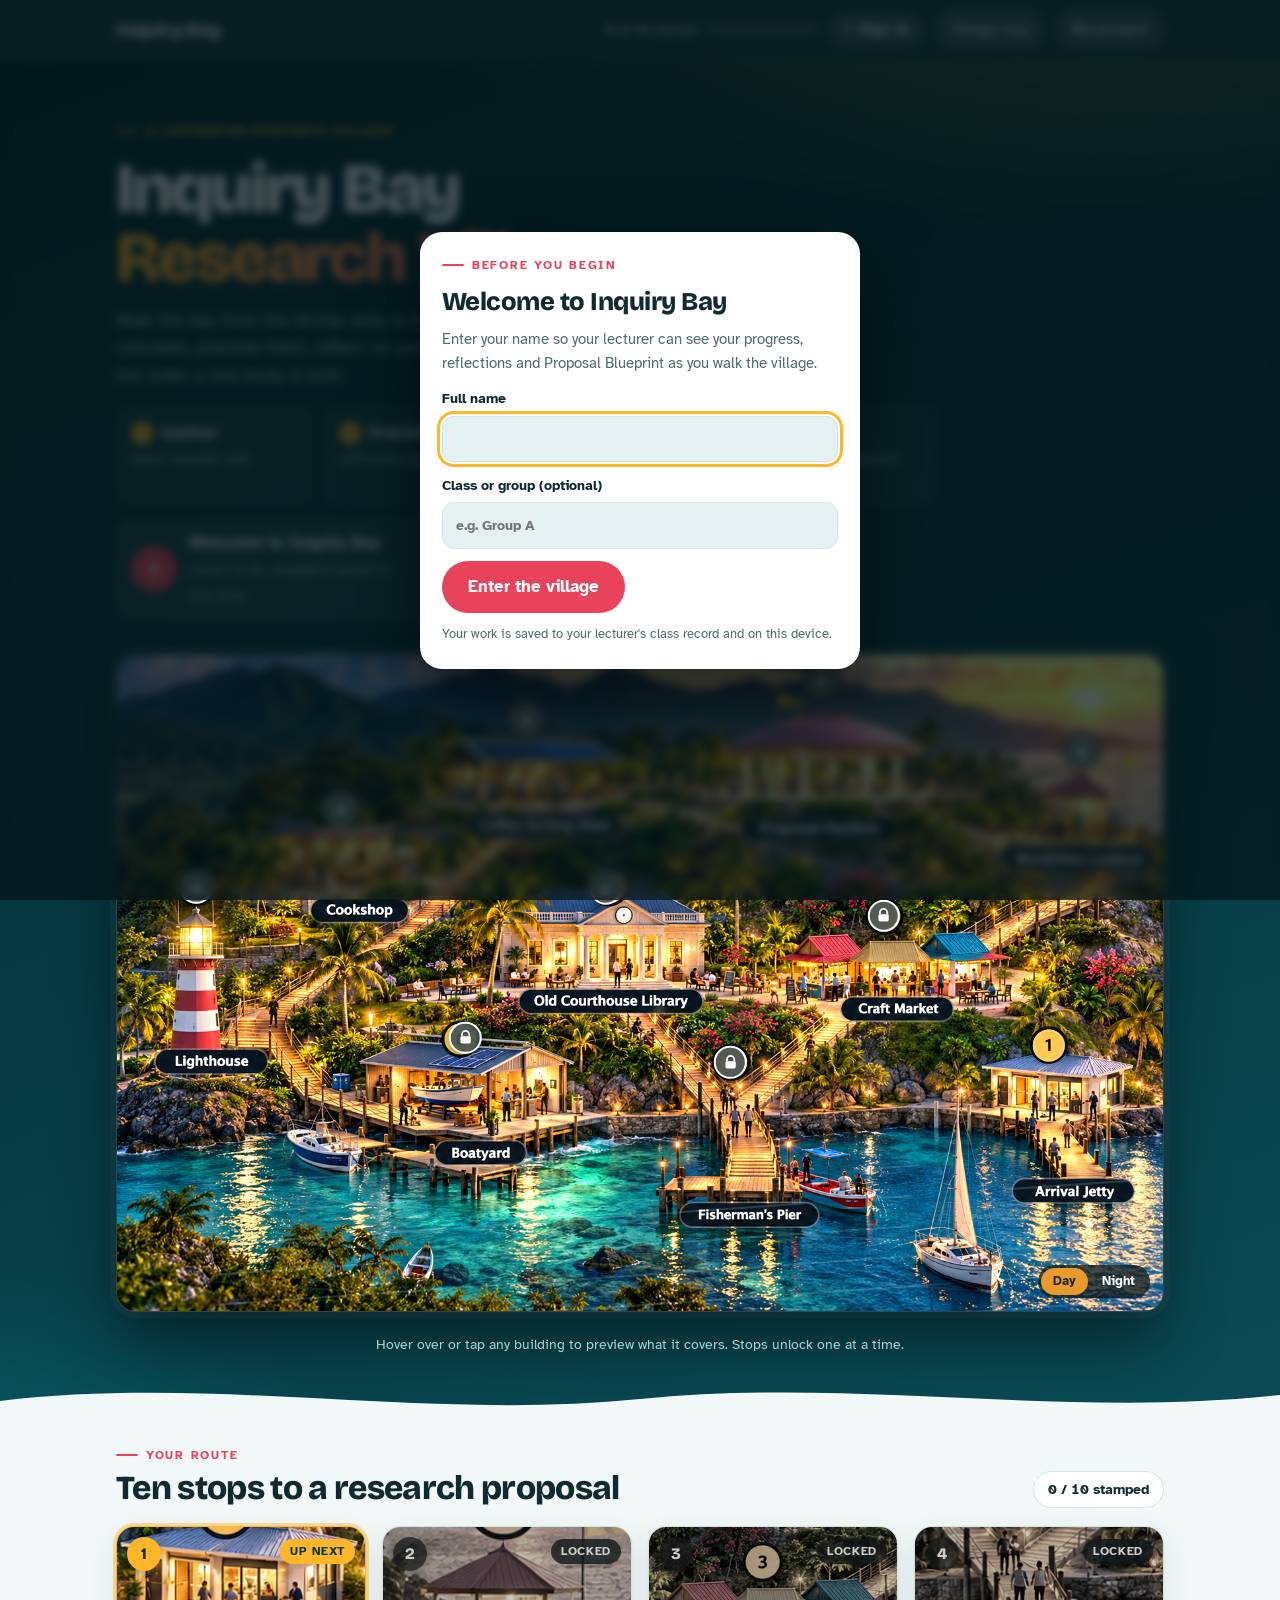
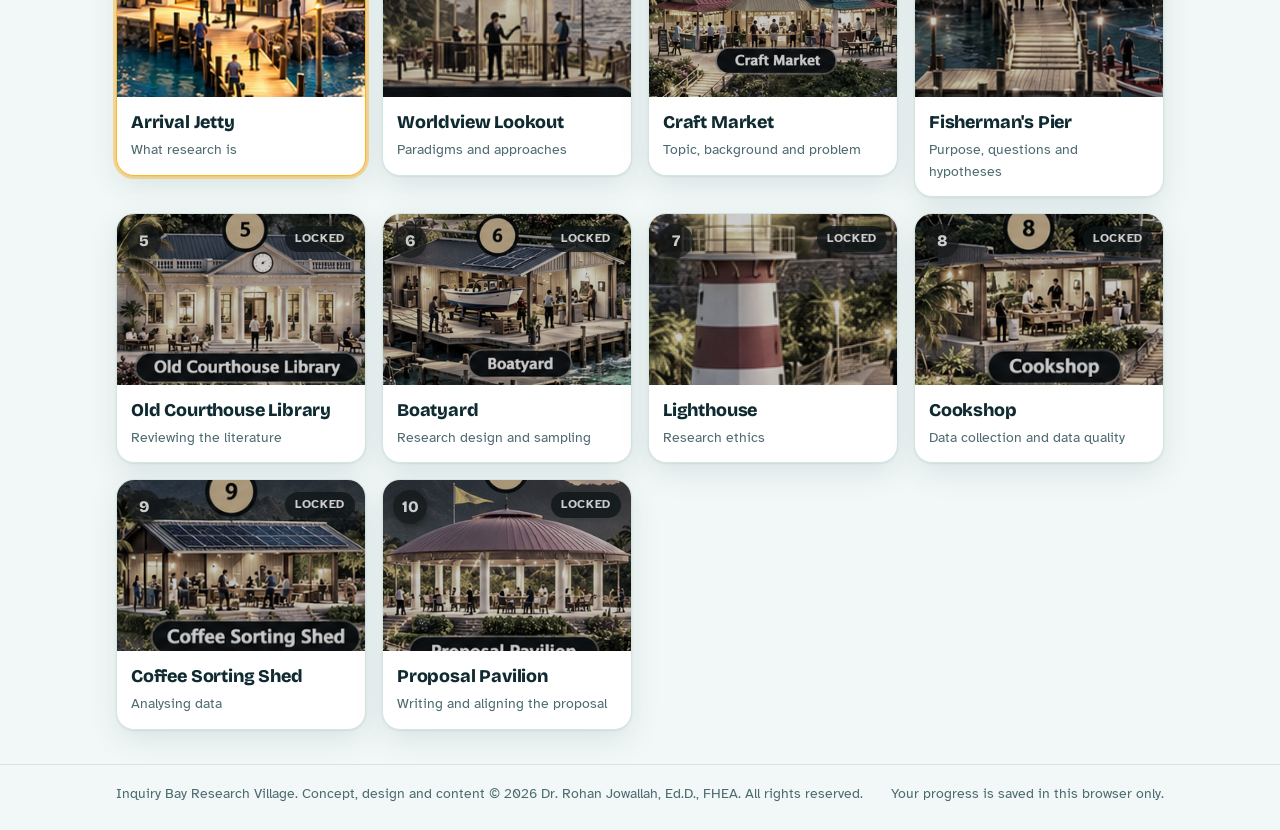
==== commit d22ab7ce: "Add files via upload" ====
--- a/index.html
+++ b/index.html
@@ -219,4 +219,5 @@
 <script src="data.js"></script>
 <script src="map.js"></script>
 <script src="app.js"></script>
+<script src="sync.js"></script>
 </body></html>
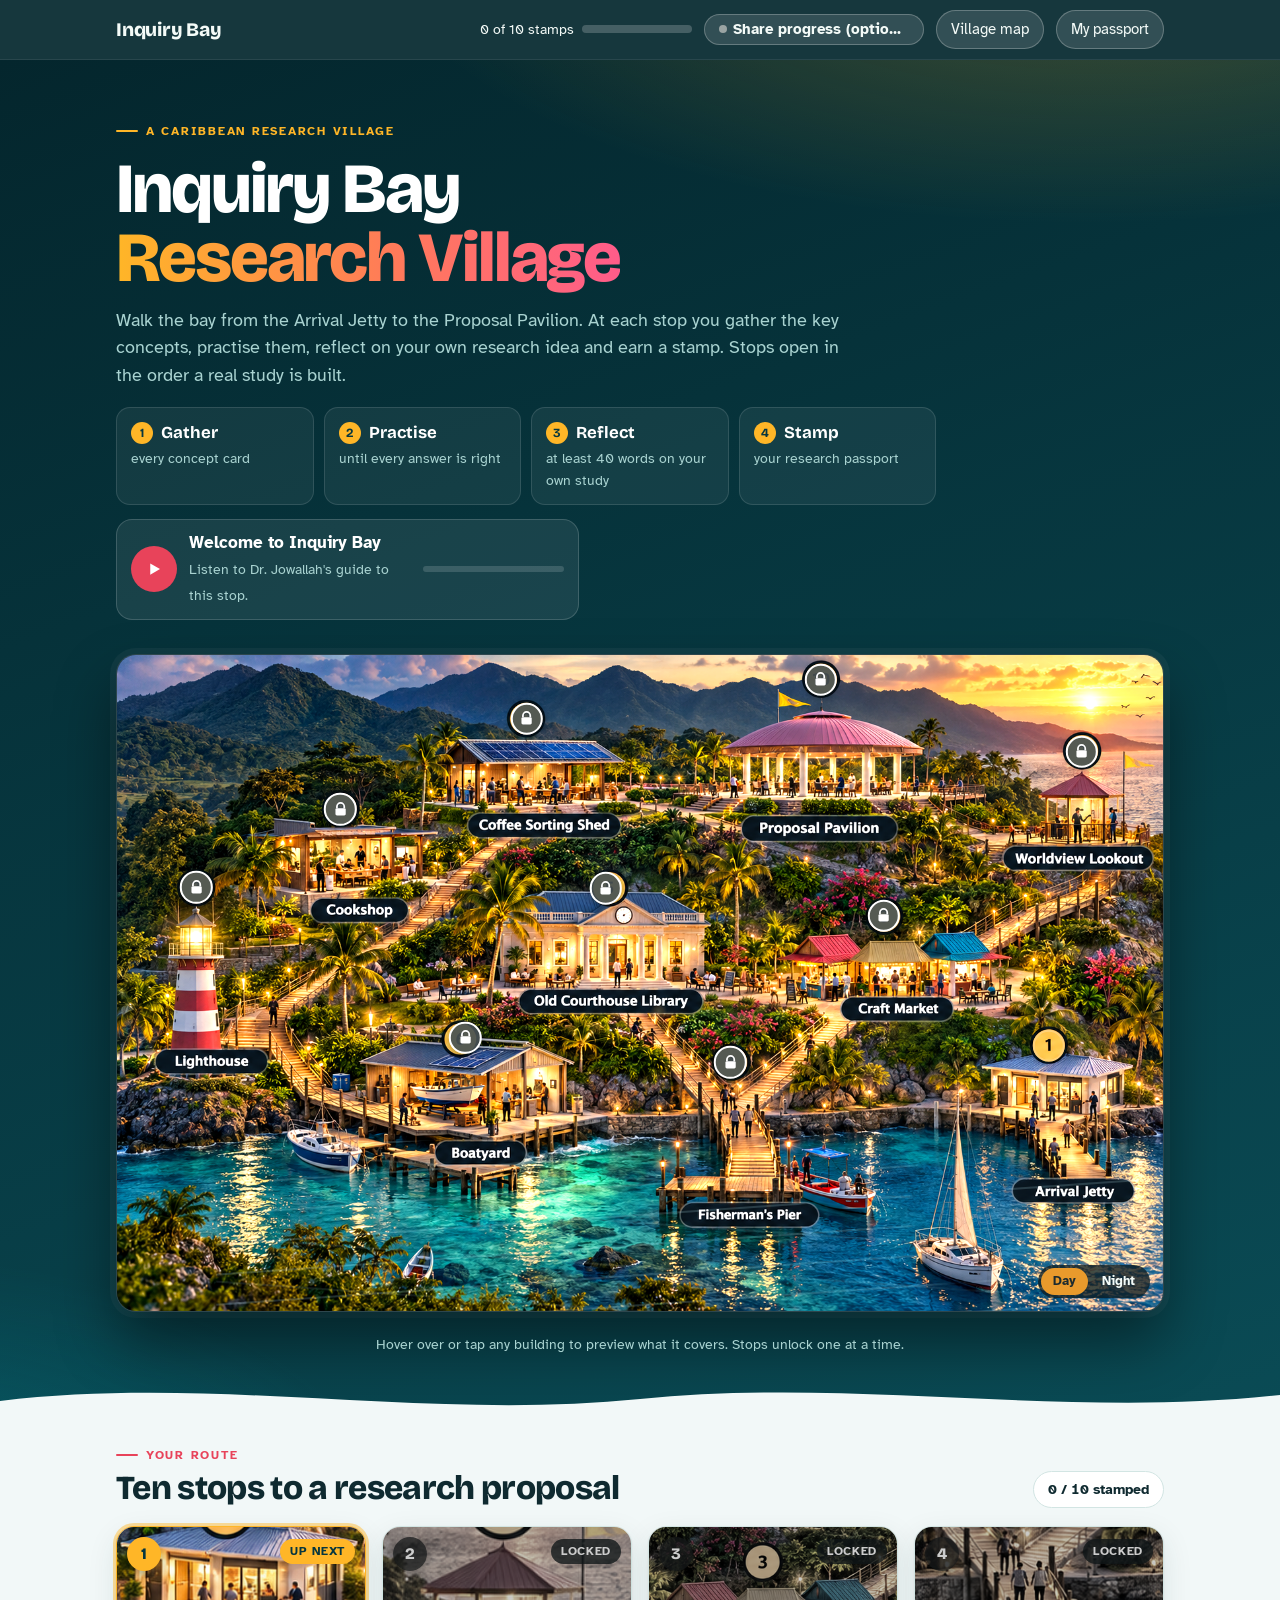
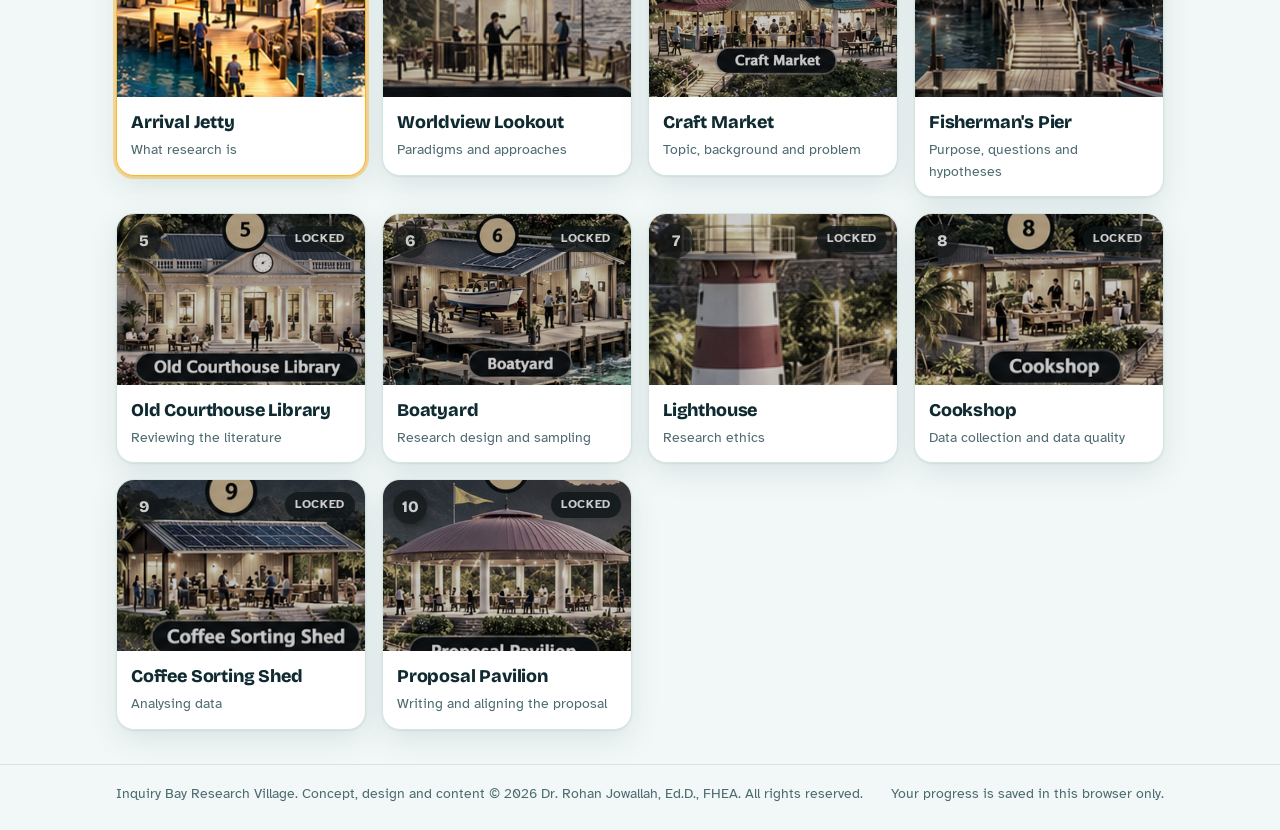
==== commit a1803860: "Add files via upload" ====
--- a/index.html
+++ b/index.html
@@ -219,5 +219,5 @@
 <script src="data.js"></script>
 <script src="map.js"></script>
 <script src="app.js"></script>
-<script src="sync.js"></script>
+<script src="sync.js?v=2"></script>
 </body></html>
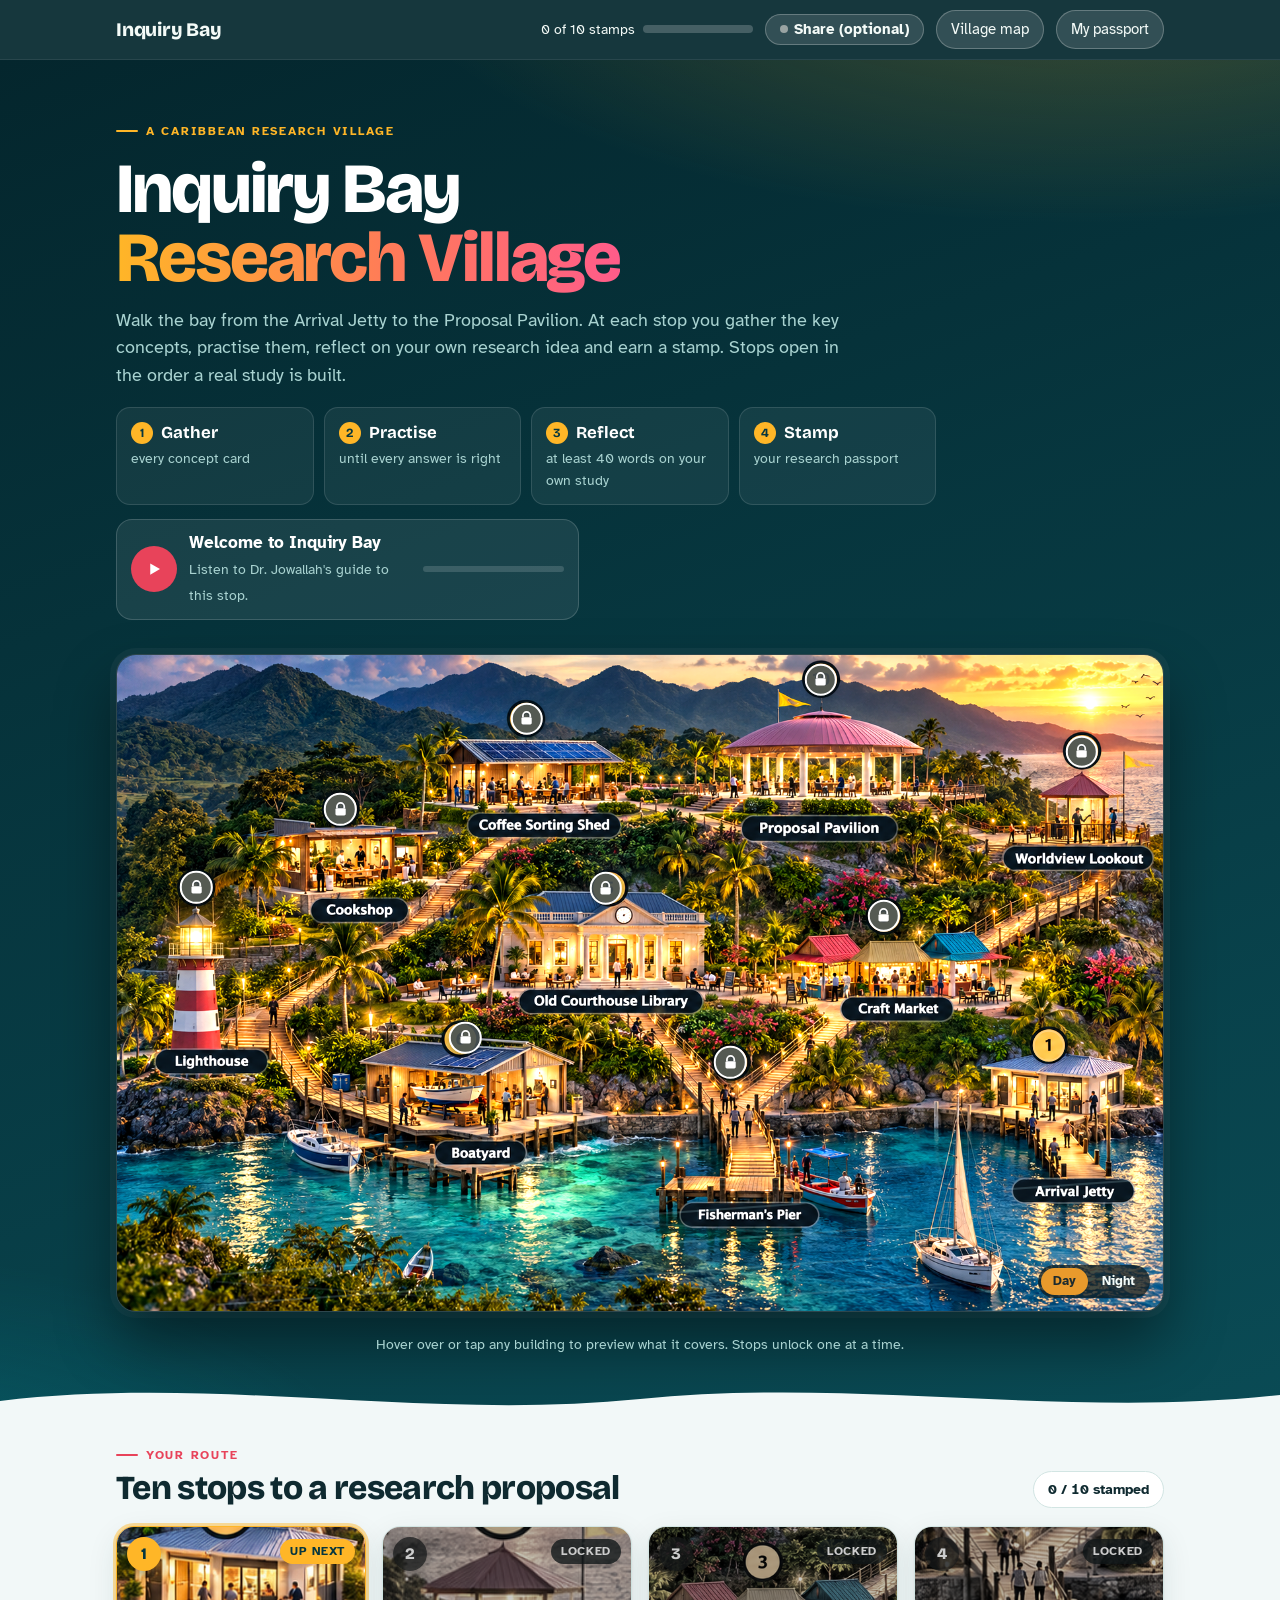
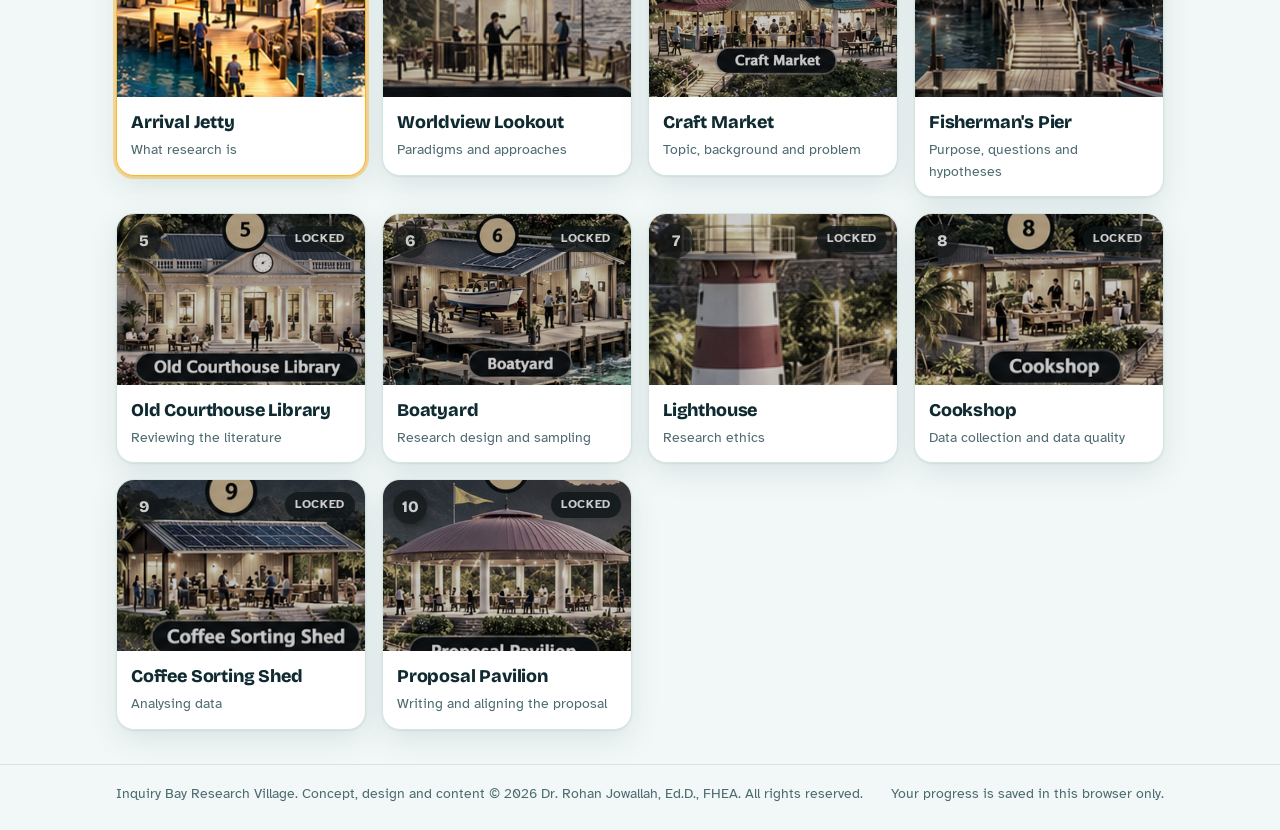
==== commit b48d7082: "Add files via upload" ====
--- a/index.html
+++ b/index.html
@@ -219,5 +219,5 @@
 <script src="data.js"></script>
 <script src="map.js"></script>
 <script src="app.js"></script>
-<script src="sync.js?v=2"></script>
+<script src="sync.js?v=3"></script>
 </body></html>
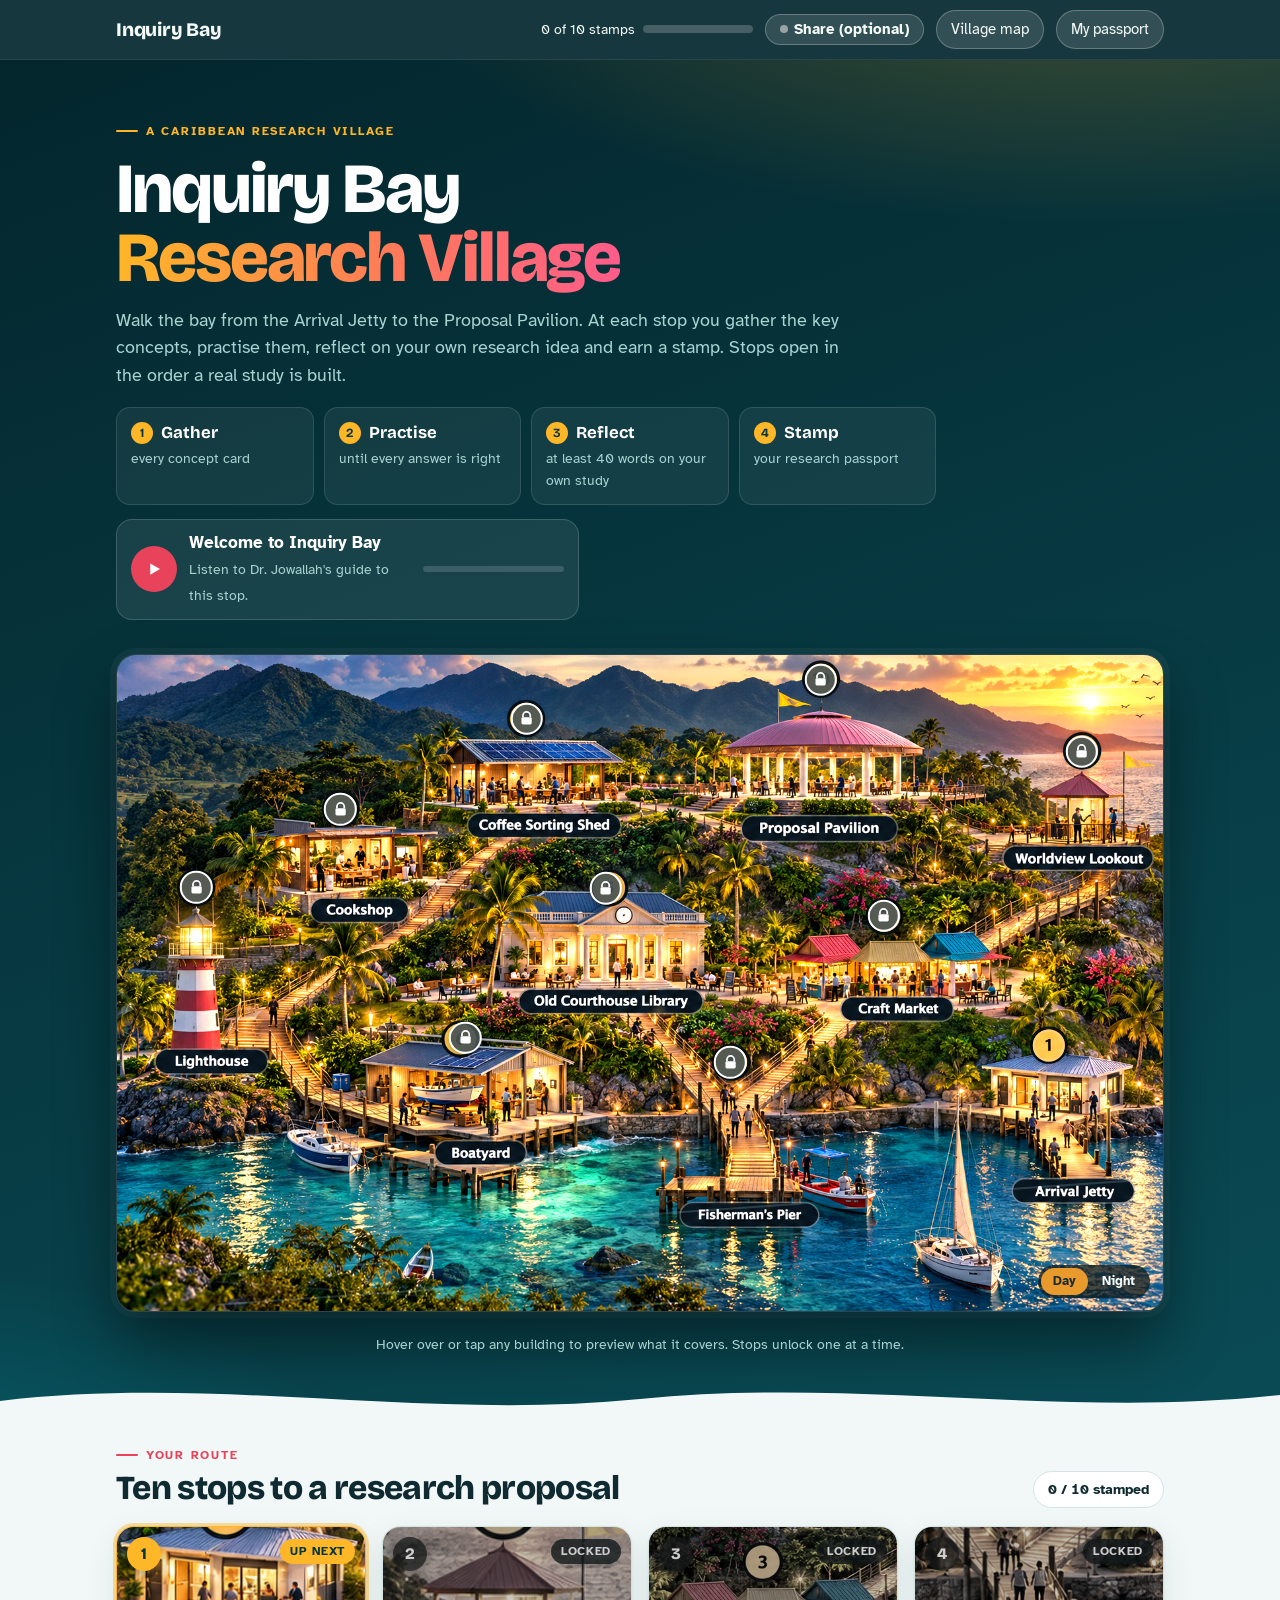
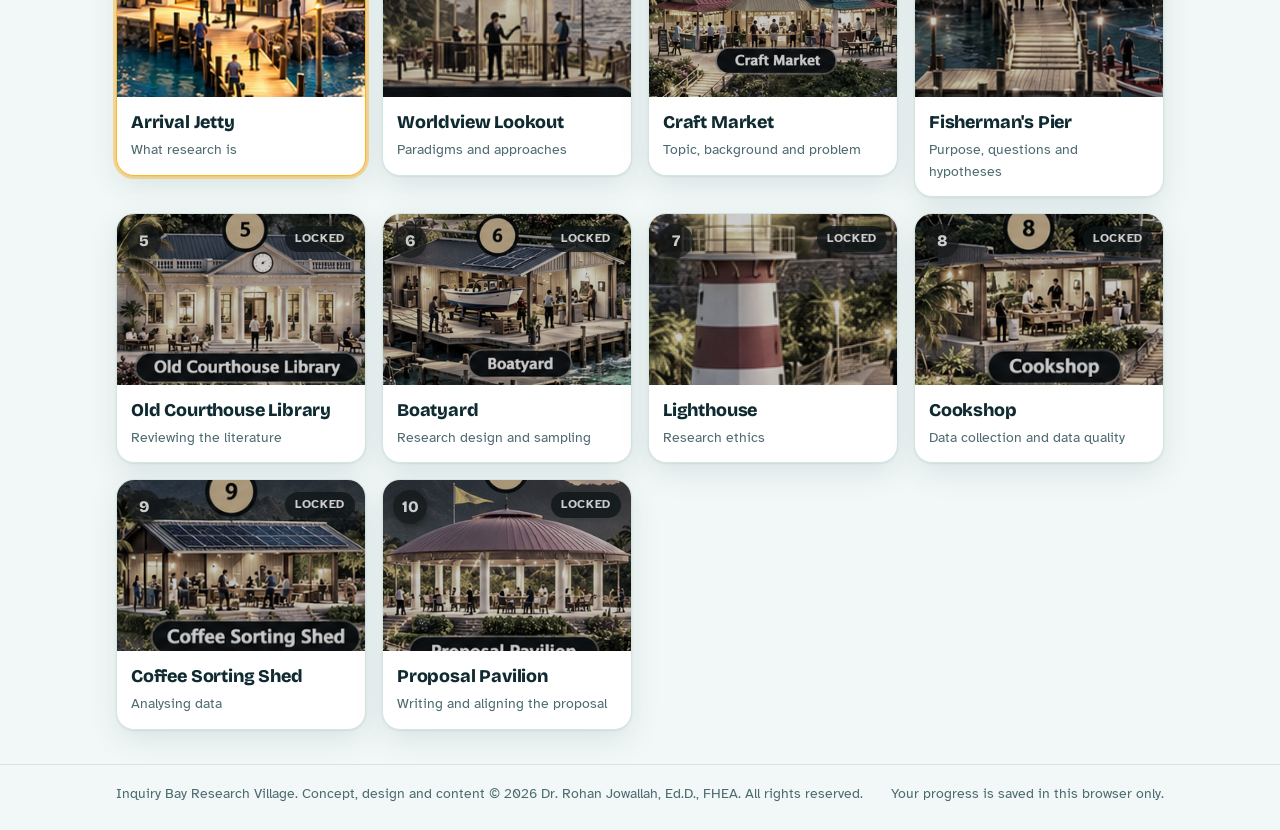
==== commit 79a1f04a: "Add files via upload" ====
--- a/index.html
+++ b/index.html
@@ -216,8 +216,8 @@
 </div>
 </footer>
 <audio id="aud" preload="none"></audio>
-<script src="data.js"></script>
-<script src="map.js"></script>
-<script src="app.js"></script>
-<script src="sync.js?v=3"></script>
+<script src="data.js?v=5"></script>
+<script src="map.js?v=5"></script>
+<script src="app.js?v=5"></script>
+<script src="sync.js?v=5"></script>
 </body></html>
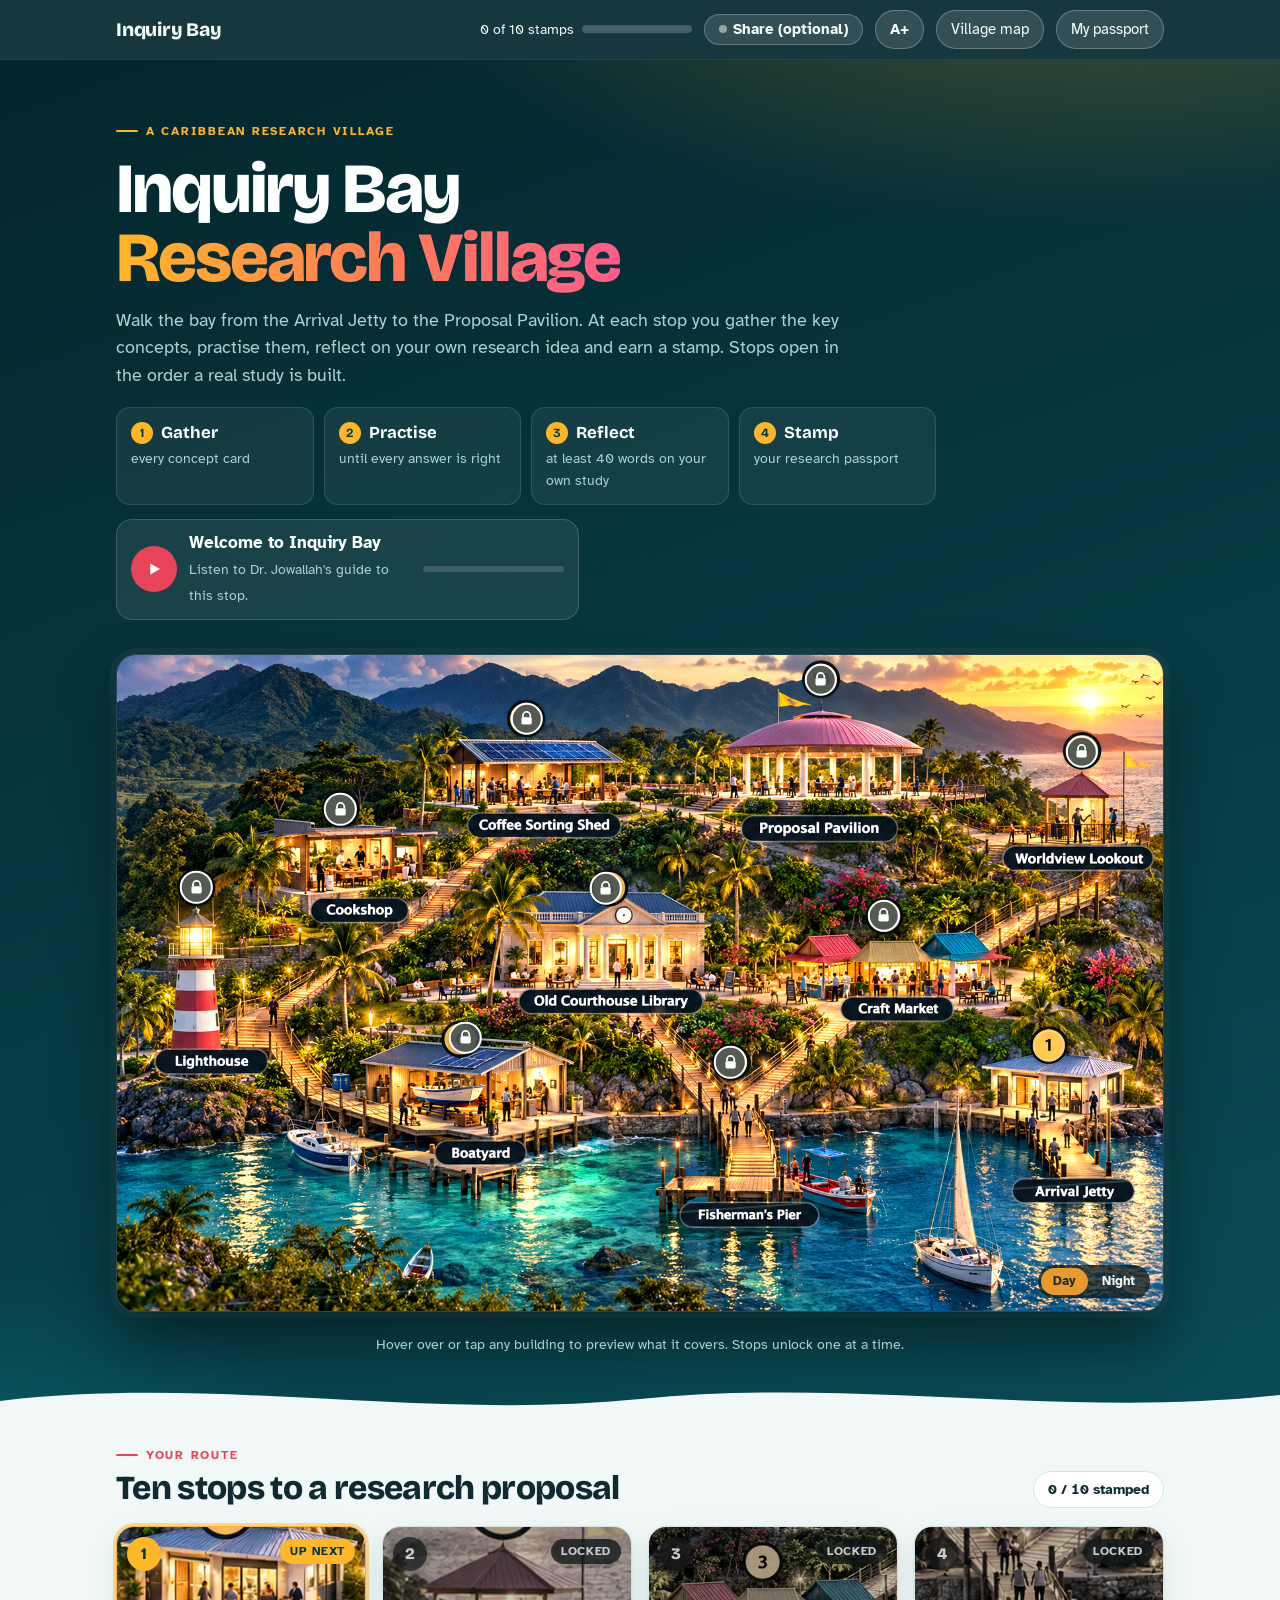
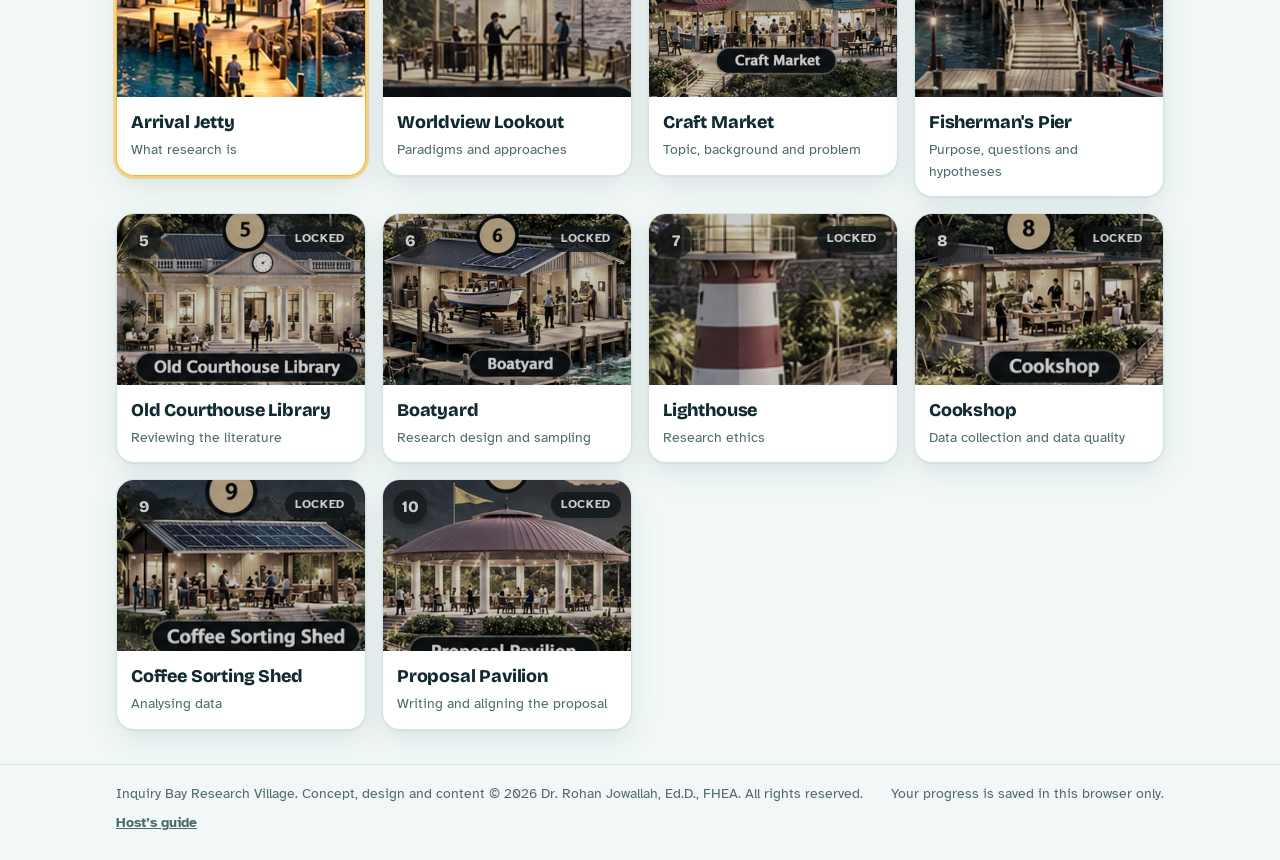
==== commit 06f03ad5: "Add files via upload" ====
--- a/index.html
+++ b/index.html
@@ -198,6 +198,9 @@
 .preview-flag{background:var(--mango); color:var(--ink); text-align:center; font-weight:700; font-size:.85rem; padding:4px}
 </style>
 <link rel="stylesheet" href="map.css">
+<link rel="manifest" href="manifest.webmanifest">
+<meta name="theme-color" content="#04262d">
+<link rel="apple-touch-icon" href="icon-192.png">
 </head><body>
 <div id="previewFlag" class="preview-flag" hidden>Facilitator preview: every station is unlocked. Progress here is for testing only.</div>
 <header class="bar">
@@ -216,8 +219,10 @@
 </div>
 </footer>
 <audio id="aud" preload="none"></audio>
-<script src="data.js?v=5"></script>
-<script src="map.js?v=5"></script>
-<script src="app.js?v=5"></script>
-<script src="sync.js?v=5"></script>
+<script src="data.js?v=6"></script>
+<script src="map.js?v=6"></script>
+<script src="app.js?v=6"></script>
+<script src="sync.js?v=6"></script>
+<script src="transcripts.js?v=1"></script>
+<script src="extras.js?v=1"></script>
 </body></html>
